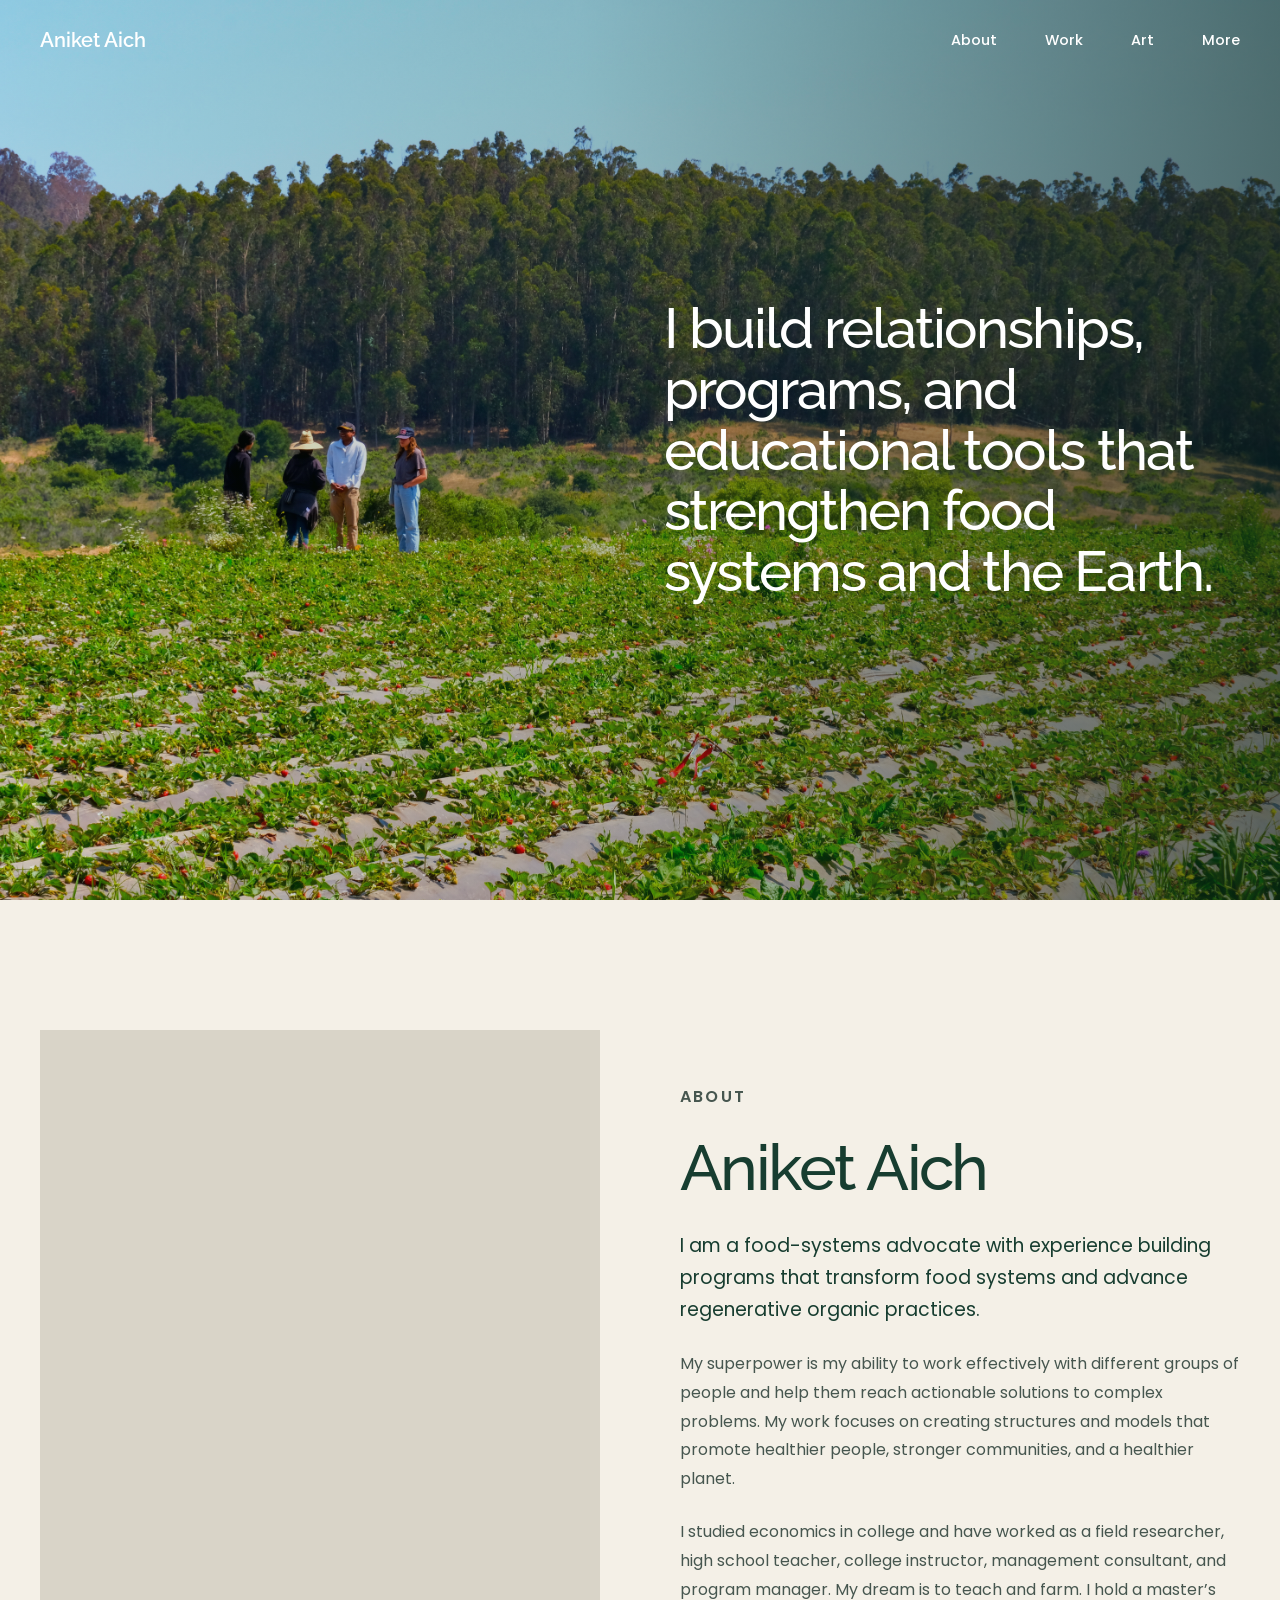
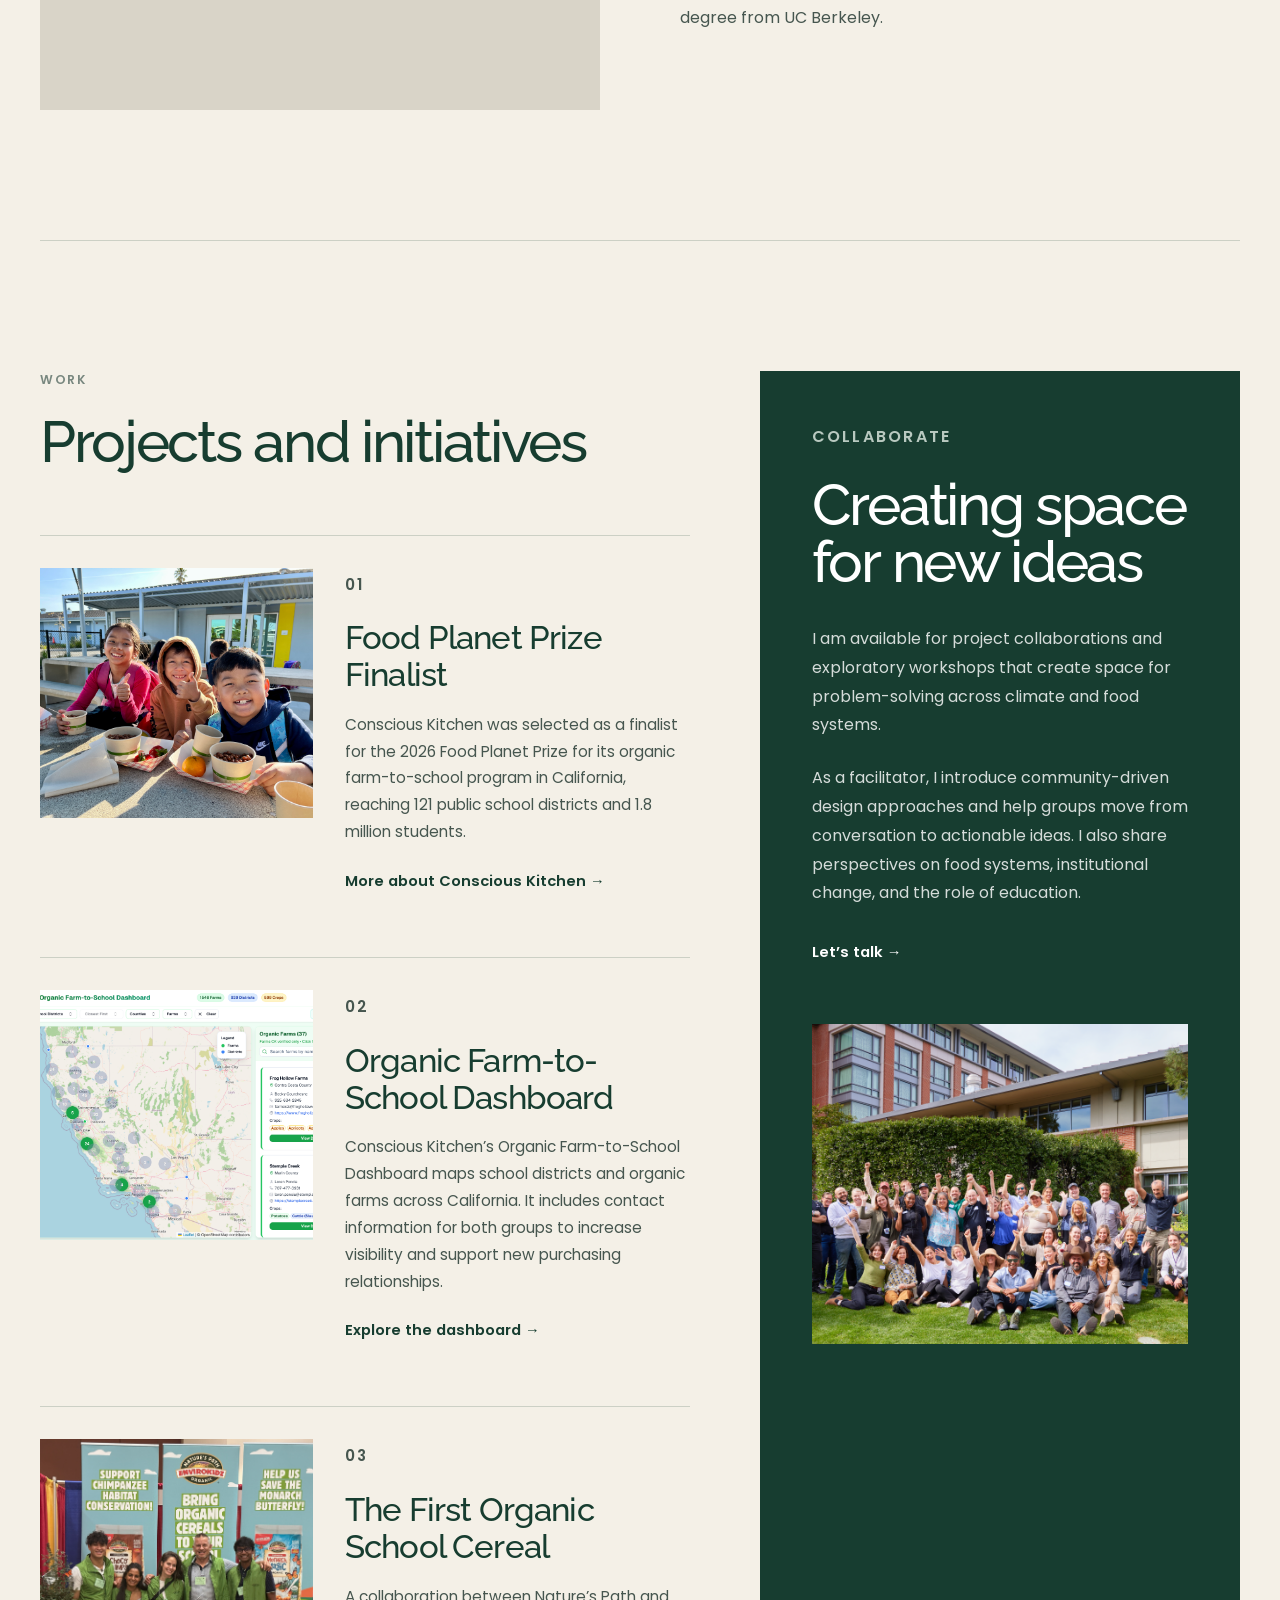
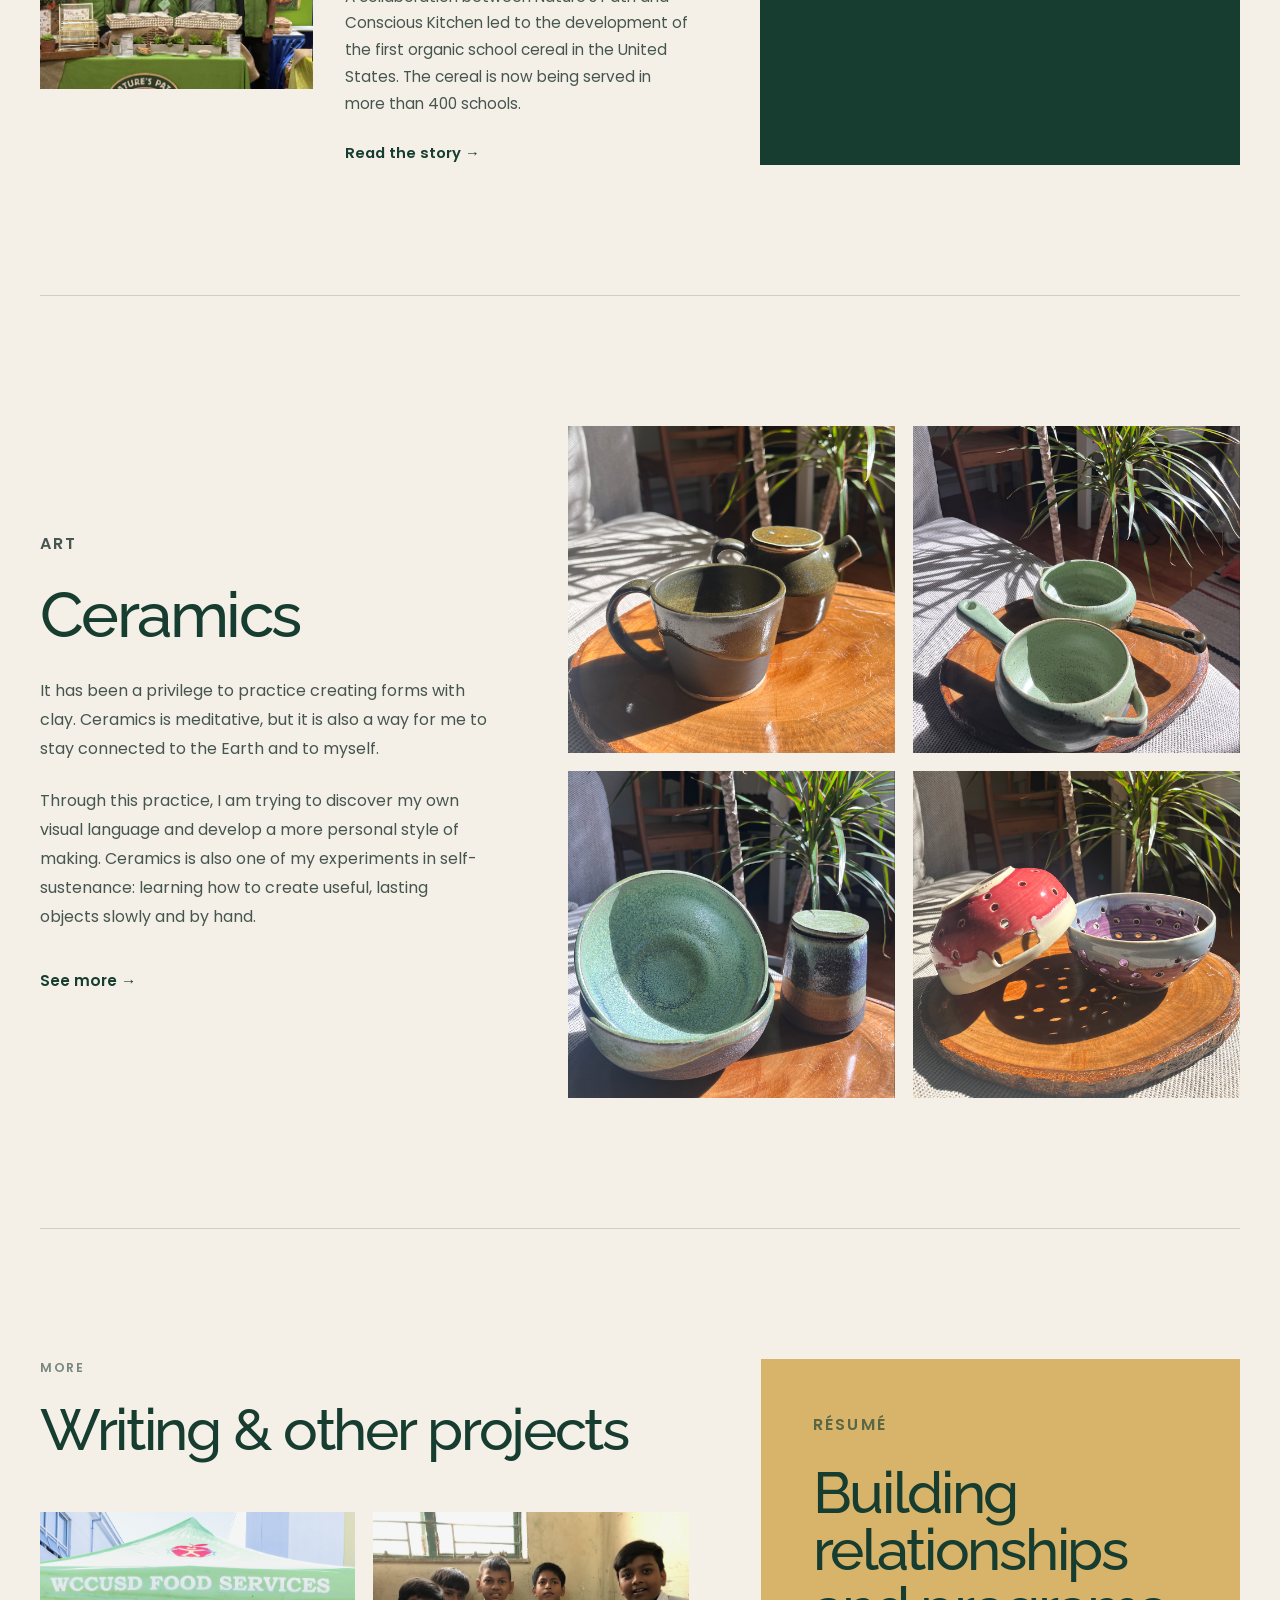
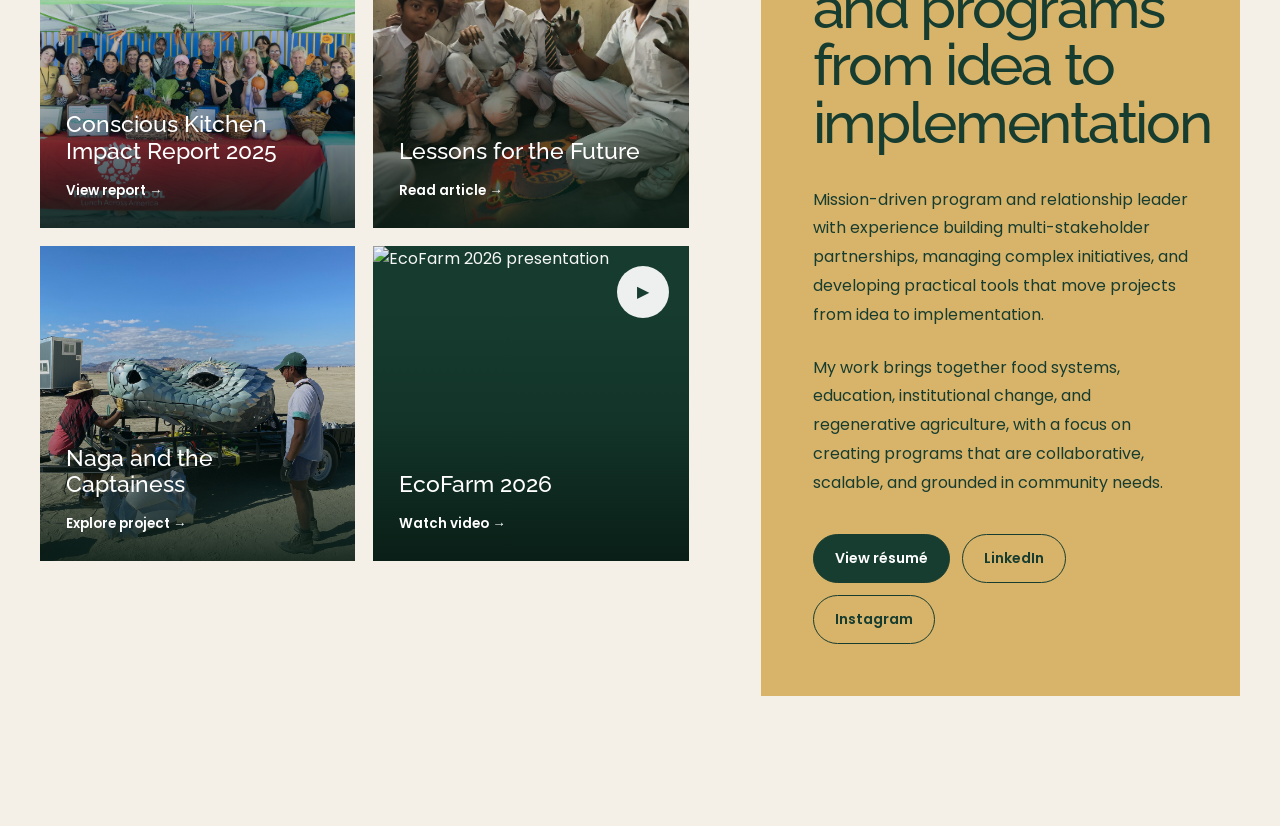
==== index.html @ 329be752 "Update index.html" ====
<!DOCTYPE html>
<html lang="en">

<head>
  <meta charset="UTF-8">

  <meta
    name="viewport"
    content="width=device-width, initial-scale=1.0"
  >

  <meta
    name="description"
    content="Aniket Aich — food systems advocate, program leader, educator, and facilitator."
  >

  <title>Aniket Aich</title>

  <link rel="stylesheet" href="style.css">
</head>

<body>

  <!-- HERO -->

  <header class="hero" id="home">

    <div class="hero-overlay"></div>

    <nav class="navigation" aria-label="Main navigation">

      <a class="logo" href="#home">
        Aniket Aich
      </a>

      <div class="nav-links">
        <a href="#about">About</a>
        <a href="#work">Work</a>
        <a href="#art">Art</a>
        <a href="#more">More</a>
      </div>

    </nav>

    <div class="hero-content">

      <h1>
        I build relationships, programs, and educational tools that strengthen
        food systems and the Earth.
      </h1>

    </div>

  </header>


  <!-- ABOUT -->

  <section class="about-section" id="about">

    <div class="about-media">

      <video
        class="about-video"
        autoplay
        muted
        loop
        playsinline
      >
        <source src="about-video.mp4" type="video/mp4">

        Your browser does not support the video tag.
      </video>

    </div>

    <div class="about-content">

      <p class="section-label">About</p>

      <h2>Aniket Aich</h2>

      <p class="about-intro">
        I am a food-systems advocate with experience building programs that
        transform food systems and advance regenerative organic practices.
      </p>

      <p>
        My superpower is my ability to work effectively with different groups
        of people and help them reach actionable solutions to complex problems.
        My work focuses on creating structures and models that promote
        healthier people, stronger communities, and a healthier planet.
      </p>

      <p>
        I studied economics in college and have worked as a field researcher,
        high school teacher, college instructor, management consultant, and
        program manager. My dream is to teach and farm. I hold a master’s
        degree from UC Berkeley.
      </p>

    </div>

  </section>


  <!-- WORK -->

  <section class="work-section" id="work">

    <div class="work-projects">

      <p class="section-label">Work</p>

      <h2>Projects and initiatives</h2>

      <article class="project-item">

        <div class="project-image">
  <img
      src="food-planet-prize.jpg"
      alt="Aniket Aich working with farmers and school food partners"
  >
</div>

        <div class="project-copy">

          <p class="project-number">01</p>

          <h3>Food Planet Prize Finalist</h3>

          <p>
            Conscious Kitchen was selected as a finalist for the 2026 Food
            Planet Prize for its organic farm-to-school program in California,
            reaching 121 public school districts and 1.8 million students.
          </p>

          <a
            href="https://foodplanetprize.org/initiatives/conscious-kitchen-if-you-give-a-kid-an-organic-locally-sourced-peach/"
            target="_blank"
            rel="noopener noreferrer"
          >
            More about Conscious Kitchen →
          </a>

        </div>

      </article>


      <article class="project-item">

       <div class="project-image">
  <img
    src="dashboard.jpg"
    alt="Conscious Kitchen Organic Farm-to-School Dashboard"
  >
</div>

        <div class="project-copy">

          <p class="project-number">02</p>

          <h3>Organic Farm-to-School Dashboard</h3>

          <p>
            Conscious Kitchen’s Organic Farm-to-School Dashboard maps school
            districts and organic farms across California. It includes contact
            information for both groups to increase visibility and support new
            purchasing relationships.
          </p>

          <a
            href="https://conscious-kitchen-dashboard.vercel.app/"
            target="_blank"
            rel="noopener noreferrer"
          >
            Explore the dashboard →
          </a>

        </div>

      </article>


      <article class="project-item">

      <div class="project-image">
  <img
    src="organic-cereal.jpg"
    alt="Nature's Path organic school cereal"
  >
</div>

        <div class="project-copy">

          <p class="project-number">03</p>

          <h3>The First Organic School Cereal</h3>

          <p>
            A collaboration between Nature’s Path and Conscious Kitchen led to
            the development of the first organic school cereal in the United
            States. The cereal is now being served in more than 400 schools.
          </p>

          <a
            href="https://naturespath.com/blogs/press-releases/natures-path-launches-first-school-breakfast-program-us"
            target="_blank"
            rel="noopener noreferrer"
          >
            Read the story →
          </a>

        </div>

      </article>

    </div>


    <aside class="collaboration-panel">

      <div class="collaboration-content">

        <p class="section-label">Collaborate</p>

        <h2>Creating space for new ideas</h2>

        <p>
          I am available for project collaborations and exploratory workshops
          that create space for problem-solving across climate and food
          systems.
        </p>

        <p>
          As a facilitator, I introduce community-driven design approaches and
          help groups move from conversation to actionable ideas. I also share
          perspectives on food systems, institutional change, and the role of
          education.
        </p>

        <a class="text-button" href="#contact">
          Let’s talk →
        </a>

      </div>

     <div class="collaboration-image">
  <img
    src="collaboration.jpg"
    alt="Aniket Aich facilitating a collaborative food-systems workshop"
  >
</div>

    </aside>

  </section>

<section class="art-section" id="art">

  <div class="art-content">

    <p class="section-label">Art</p>

    <h2>Ceramics</h2>

    <p>
      It has been a privilege to practice creating forms with clay. Ceramics
      is meditative, but it is also a way for me to stay connected to the
      Earth and to myself.
    </p>

    <p>
      Through this practice, I am trying to discover my own visual language
      and develop a more personal style of making. Ceramics is also one of my
      experiments in self-sustenance: learning how to create useful, lasting
      objects slowly and by hand.
    </p>

    <a class="art-button" href="ceramics.html">
      See more →
    </a>

  </div>

  <div class="ceramics-grid">

    <img
      src="ceramics-1.jpg"
      alt="Berry bowls"
    >

    <img
      src="ceramics-2.jpg"
      alt="Bowls and lidded form"
    >

    <img
      src="ceramics-3.jpg"
      alt="Glazed pottery"
    >

    <img
      src="ceramics-4.jpg"
      alt="Tea set"
    >

  </div>

</section>

<section class="more-section" id="more">

  <!-- LEFT SIDE: WRITING AND SIDE QUESTS -->

  <div class="side-quests-content">

    <p class="section-label">More</p>

    <h2>Writing & other projects</h2>

    <div class="side-quests-grid">

      <a
        class="side-quest-card"
        href="https://drive.google.com/file/d/1TUpDoASUgV-_LygPaENapIjjDGOtY8Ni/view?usp=sharing"
        target="_blank"
        rel="noopener noreferrer"
      >
        <img
          src="impact-report.jpg"
          alt="Conscious Kitchen Impact Report 2025"
        >

        <div class="side-quest-overlay">
          <h3>Conscious Kitchen Impact Report 2025</h3>
          <span>View report →</span>
        </div>
      </a>


      <a
        class="side-quest-card"
        href="https://www.thehindu.com/education/correlating-the-past-with-the-present-can-not-only-change-mindsets-and-attitudes-but-the-future-as-well/article35485870.ece"
        target="_blank"
        rel="noopener noreferrer"
      >
        <img
          src="lessons-future.jpg"
          alt="Lessons for the Future article"
        >

        <div class="side-quest-overlay">
          <h3>Lessons for the Future</h3>
          <span>Read article →</span>
        </div>
      </a>


      <a
        class="side-quest-card"
        href="https://www.nagaandthecaptainess.com/"
        target="_blank"
        rel="noopener noreferrer"
      >
        <img
          src="naga-captainess.jpg"
          alt="Naga and the Captainess"
        >

        <div class="side-quest-overlay">
          <h3>Naga and the Captainess</h3>
          <span>Explore project →</span>
        </div>
      </a>


      <a
        class="side-quest-card ecofarm-card"
        href="https://youtu.be/UTBWvPIGoN0?si=t3mVvphFkkLOS23kN"
        target="_blank"
        rel="noopener noreferrer"
      >
        <img
          src="https://img.youtube.com/vi/UTBWvPIGoN0/hqdefault.jpg"
          alt="EcoFarm 2026 presentation"
        >

        <span class="ecofarm-play-button" aria-hidden="true">
          ▶
        </span>

        <div class="side-quest-overlay">
          <h3>EcoFarm 2026</h3>
          <span>Watch video →</span>
        </div>
      </a>

    </div>

  </div>


  <!-- RIGHT SIDE: RESUME -->

  <aside class="resume-panel">

    <p class="section-label">Résumé</p>

    <h2>Building relationships and programs from idea to implementation</h2>

    <p>
      Mission-driven program and relationship leader with experience building
      multi-stakeholder partnerships, managing complex initiatives, and
      developing practical tools that move projects from idea to
      implementation.
    </p>

    <p>
      My work brings together food systems, education, institutional change,
      and regenerative agriculture, with a focus on creating programs that are
      collaborative, scalable, and grounded in community needs.
    </p>

    <div class="resume-buttons">

      <a
        class="resume-button primary-resume-button"
        href="https://drive.google.com/file/d/1BKKUOol7xgSVK6H8ka8PK2eUn5AgWhOd/view?usp=sharing"
        target="_blank"
        rel="noopener noreferrer"
      >
        View résumé
      </a>

      <a
        class="resume-button secondary-resume-button"
        href="https://www.linkedin.com/in/aniket-aich-89667515a/"
        target="_blank"
        rel="noopener noreferrer"
      >
        LinkedIn
      </a>

      <a
        class="resume-button secondary-resume-button"
        href="https://www.instagram.com/_ankt7/L"
        target="_blank"
        rel="noopener noreferrer"
      >
        Instagram
      </a>

    </div>

  </aside>

</section>
  
</body>

</html>
---- style.css ----
@import url("https://fonts.googleapis.com/css2?family=Poppins:wght@400;500;600&family=Raleway:wght@400;500;600&display=swap");

* {
  box-sizing: border-box;
}

html,
body {
  margin: 0;
  padding: 0;
}

html {
  scroll-behavior: smooth;
}

body {
  font-family: "Poppins", sans-serif;
  background: #f4f0e7;
  color: #173d30;
}

/* HERO */

.hero {
  position: relative;
  min-height: 100vh;
  background-image: url("hero.jpg");
  background-size: cover;
  background-position: center;
  background-repeat: no-repeat;
  color: white;
  overflow: hidden;
}

.hero-overlay {
  position: absolute;
  inset: 0;
  z-index: 1;
  background:
    linear-gradient(
      90deg,
      rgba(10, 31, 24, 0.12) 0%,
      rgba(10, 31, 24, 0.25) 45%,
      rgba(10, 31, 24, 0.62) 100%
    );
}

/* NAVIGATION */

.navigation {
  position: relative;
  z-index: 3;
  display: flex;
  align-items: center;
  justify-content: space-between;
  width: min(1400px, calc(100% - 80px));
  margin: 0 auto;
  padding: 28px 0;
}

.logo {
  font-family: "Raleway", sans-serif;
  font-size: 1.25rem;
  font-weight: 600;
  color: white;
  text-decoration: none;
}

.nav-links {
  display: flex;
  align-items: center;
  gap: 48px;
}

.nav-links a {
  font-size: 0.9rem;
  font-weight: 500;
  color: white;
  text-decoration: none;
  transition: opacity 0.2s ease;
}

.nav-links a:hover {
  opacity: 0.65;
}

/* HERO TEXT */

.hero-content {
  position: relative;
  z-index: 2;
  display: flex;
  justify-content: flex-end;
  align-items: center;
  min-height: calc(100vh - 90px);
  width: min(1400px, calc(100% - 80px));
  margin: 0 auto;
  padding: 20px 0 90px;
}

.hero h1 {
  width: min(640px, 48%);
  margin: 0;
  font-family: "Raleway", sans-serif;
  font-size: clamp(2.7rem, 4.4vw, 5rem);
  font-weight: 500;
  line-height: 1.08;
  letter-spacing: -0.035em;
}

/* ABOUT */

.about-section {
  display: grid;
  grid-template-columns: minmax(0, 1.05fr) minmax(0, 0.95fr);
  gap: 80px;
  align-items: center;
  width: min(1400px, calc(100% - 80px));
  margin: 0 auto;
  padding: 140px 0;
}

.about-media {
  position: relative;
  min-height: 680px;
  overflow: hidden;
  background: #d9d4c8;
}

.about-video {
  display: block;
  width: 100%;
  height: 100%;
  min-height: 680px;
  object-fit: cover;
}

.about-content {
  max-width: 600px;
}

.section-label {
  margin: 0 0 26px;
  color: #7b897f;
  font-size: 0.78rem;
  font-weight: 600;
  letter-spacing: 0.14em;
  text-transform: uppercase;
}

.about-content h2 {
  margin: 0 0 30px;
  font-family: "Raleway", sans-serif;
  font-size: clamp(3rem, 5vw, 5.6rem);
  font-weight: 500;
  line-height: 0.98;
  letter-spacing: -0.04em;
}

.about-content p {
  margin: 0 0 24px;
  color: #46564f;
  font-size: 1rem;
  line-height: 1.85;
}

.about-content .about-intro {
  color: #173d30;
  font-size: 1.18rem;
  line-height: 1.7;
}
/* WORK SECTION */

.work-section {
  display: grid;
  grid-template-columns: minmax(0, 1.15fr) minmax(340px, 0.85fr);
  gap: 80px;

  width: min(1400px, calc(100% - 80px));
  margin: 0 auto;
  padding: 140px 0;
  border-top: 1px solid rgba(23, 61, 48, 0.15);
}

.work-projects > h2,
.collaboration-panel h2 {
  margin: 0;
  font-family: "Raleway", sans-serif;
  font-size: clamp(2.8rem, 4.8vw, 5.2rem);
  font-weight: 500;
  line-height: 1;
  letter-spacing: -0.04em;
}

.project-item {
  display: grid;
  grid-template-columns: minmax(230px, 0.9fr) minmax(0, 1.1fr);
  gap: 34px;
  align-items: start;

  margin-top: 72px;
  padding-top: 34px;
  border-top: 1px solid rgba(23, 61, 48, 0.18);
}

.project-image-placeholder {
  display: flex;
  align-items: center;
  justify-content: center;

  min-height: 260px;
  padding: 30px;

  background: #d9d4c8;
  color: #64736c;
  text-align: center;
}

.project-copy {
  padding-top: 4px;
}

.project-number {
  margin: 0 0 20px;
  color: #829087;
  font-size: 0.8rem;
  font-weight: 600;
  letter-spacing: 0.12em;
}

.project-copy h3 {
  margin: 0 0 20px;
  font-family: "Raleway", sans-serif;
  font-size: clamp(1.8rem, 3vw, 3rem);
  font-weight: 500;
  line-height: 1.1;
  letter-spacing: -0.025em;
}

.project-copy p {
  margin: 0 0 24px;
  color: #46564f;
  font-size: 0.98rem;
  line-height: 1.8;
}

.project-copy a,
.text-button {
  color: #173d30;
  font-size: 0.95rem;
  font-weight: 600;
  text-decoration: none;
}

.project-copy a:hover,
.text-button:hover {
  opacity: 0.65;
}

.collaboration-panel {
  position: relative;
  align-self: start;

  min-height: 100%;
  padding: 54px;

  background: #173d30;
  color: white;
}

.collaboration-panel .section-label {
  color: #b8c8bf;
}

.collaboration-content {
  position: static;
}


.collaboration-panel h2 {
  margin-bottom: 34px;
}

.collaboration-panel p {
  margin: 0 0 24px;
  color: rgba(255, 255, 255, 0.82);
  font-size: 1rem;
  line-height: 1.8;
}

.collaboration-panel .text-button {
  display: inline-block;
  margin-top: 12px;
  color: white;
}

.collaboration-image-placeholder {
  display: flex;
  align-items: center;
  justify-content: center;

  min-height: 340px;
  margin-top: 70px;
  padding: 30px;

  background: rgba(255, 255, 255, 0.1);
  color: rgba(255, 255, 255, 0.65);
  text-align: center;
}

/* ART SECTION */

.art-section {
  display: grid;
  grid-template-columns: minmax(0, 0.8fr) minmax(0, 1.2fr);
  gap: 80px;
  align-items: center;

  width: min(1400px, calc(100% - 80px));
  margin: 0 auto;
  padding: 130px 0;

  border-top: 1px solid rgba(23, 61, 48, 0.18);
}

.art-content {
  max-width: 560px;
}

.art-content h2 {
  margin: 0 0 30px;

  font-family: "Raleway", sans-serif;
  font-size: clamp(3rem, 5vw, 5.4rem);
  font-weight: 500;
  line-height: 1;
  letter-spacing: -0.04em;
}

.art-content p {
  margin: 0 0 24px;

  color: #46564f;
  font-size: 1rem;
  line-height: 1.8;
}

.art-button {
  display: inline-block;
  margin-top: 14px;

  color: #173d30;
  font-size: 0.95rem;
  font-weight: 600;
  text-decoration: none;
}

.art-button:hover {
  opacity: 0.65;
}

.ceramics-grid {
  display: grid;
  grid-template-columns: repeat(2, 1fr);
  gap: 18px;
}

.ceramics-grid img {
  display: block;

  width: 100%;
  aspect-ratio: 1 / 1;

  object-fit: cover;
}

/* TABLET */

@media (max-width: 1000px) {
    .work-section {
    grid-template-columns: 1fr;
    gap: 64px;
    width: calc(100% - 48px);
    padding: 100px 0;
    }

        .art-section {
    grid-template-columns: 1fr;
    gap: 52px;
    width: calc(100% - 48px);
    padding: 100px 0;
  }

  .art-content {
    max-width: 760px;
  }
  

  .collaboration-panel {
    padding: 48px;
  }

  .collaboration-content {
    position: static;
  }
  .navigation,
  .hero-content {
    width: calc(100% - 48px);
  }

  .nav-links {
    gap: 26px;
  }

  .hero h1 {
    width: min(600px, 58%);
    font-size: clamp(2.5rem, 5.5vw, 4.2rem);
  }

  .about-section {
    grid-template-columns: 1fr;
    gap: 52px;
    width: calc(100% - 48px);
    padding: 100px 0;
  }

  .about-media,
  .about-video {
    min-height: 560px;
  }

  .about-content {
    max-width: 760px;
  }
}

/* MOBILE */

@media (max-width: 760px) {
    .work-section {
    width: calc(100% - 32px);
    gap: 48px;
    padding: 76px 0;
  }
  .art-section {
    width: calc(100% - 32px);
    gap: 38px;
    padding: 72px 0;
  }

  .ceramics-grid {
    gap: 10px;
  }

  .art-content h2 {
    font-size: clamp(2.8rem, 12vw, 4rem);
  }
  
  .project-item {
    grid-template-columns: 1fr;
    gap: 26px;
    margin-top: 54px;
  }

  .project-image-placeholder {
    min-height: 230px;
  }

  .collaboration-panel {
    padding: 34px 24px;
  }

  .collaboration-image-placeholder {
    min-height: 260px;
    margin-top: 48px;
  }
  .hero {
    background-position: center;
  }

  .navigation {
    width: calc(100% - 32px);
    padding: 20px 0;
  }

  .nav-links {
    gap: 16px;
  }

  .nav-links a {
    font-size: 0.76rem;
  }

  .hero-content {
    align-items: flex-end;
    justify-content: flex-start;
    width: calc(100% - 32px);
    min-height: calc(100vh - 75px);
    padding: 30px 0 60px;
  }

  .hero h1 {
    width: 100%;
    max-width: 520px;
    font-size: clamp(2.2rem, 9vw, 3.6rem);
  }

  .hero-overlay {
    background:
      linear-gradient(
        180deg,
        rgba(10, 31, 24, 0.12) 0%,
        rgba(10, 31, 24, 0.25) 45%,
        rgba(10, 31, 24, 0.72) 100%
      );
  }

  .about-section {
    width: calc(100% - 32px);
    gap: 40px;
    padding: 76px 0;
  }

  .about-media,
  .about-video {
    min-height: 440px;
  }

  .about-content h2 {
    font-size: clamp(2.8rem, 13vw, 4.2rem);
  }

  .about-content p {
    font-size: 0.96rem;
    line-height: 1.75;
  }

  .about-content .about-intro {
    font-size: 1.08rem;
  }
}
/* ABOUT SECTION */

.about-section {
  display: grid;
  grid-template-columns: 1fr 1fr;
  gap: 80px;
  align-items: center;
  width: min(1400px, calc(100% - 80px));
  margin: 0 auto;
  padding: 130px 0;
}

.about-media {
  width: 100%;
  min-height: 650px;
  overflow: hidden;
  background: #d9d4c8;
}

.about-video {
  display: block;
  width: 100%;
  height: 650px;
  object-fit: cover;
}

.about-content {
  max-width: 600px;
}

.section-label {
  margin: 0 0 24px;
  color: #78877f;
  font-size: 0.78rem;
  font-weight: 600;
  letter-spacing: 0.14em;
  text-transform: uppercase;
}

.about-content h2 {
  margin: 0 0 30px;
  font-family: "Raleway", sans-serif;
  font-size: clamp(3rem, 5vw, 5.5rem);
  font-weight: 500;
  line-height: 1;
  letter-spacing: -0.04em;
}

.about-content p {
  margin: 0 0 24px;
  color: #46564f;
  font-size: 1rem;
  line-height: 1.8;
}

.about-content .about-intro {
  color: #173d30;
  font-size: 1.18rem;
  line-height: 1.7;
}


/* WORK SECTION */

.work-section {
  display: grid;
  grid-template-columns: minmax(0, 1.15fr) minmax(360px, 0.85fr);
  gap: 70px;
  align-items: start;
  width: min(1400px, calc(100% - 80px));
  margin: 0 auto;
  padding: 130px 0;
  border-top: 1px solid rgba(23, 61, 48, 0.18);
}

.work-projects {
  min-width: 0;
}

.work-projects > h2,
.collaboration-panel h2 {
  margin: 0;
  font-family: "Raleway", sans-serif;
  font-size: clamp(2.8rem, 4.5vw, 5rem);
  font-weight: 500;
  line-height: 1;
  letter-spacing: -0.04em;
}

.project-item {
  display: grid;
  grid-template-columns: minmax(220px, 42%) minmax(0, 58%);
  gap: 32px;
  align-items: start;
  margin-top: 64px;
  padding-top: 32px;
  border-top: 1px solid rgba(23, 61, 48, 0.18);
}

.project-image-placeholder {
  display: flex;
  align-items: center;
  justify-content: center;
  min-height: 250px;
  padding: 30px;
  background: #d9d4c8;
  color: #67756e;
  text-align: center;
}

.project-number {
  margin: 0 0 18px;
  color: #819087;
  font-size: 0.78rem;
  font-weight: 600;
  letter-spacing: 0.12em;
}

.project-copy h3 {
  margin: 0 0 18px;
  font-family: "Raleway", sans-serif;
  font-size: clamp(1.8rem, 2.6vw, 2.8rem);
  font-weight: 500;
  line-height: 1.1;
  letter-spacing: -0.025em;
}

.project-copy p {
  margin: 0 0 22px;
  color: #46564f;
  font-size: 0.96rem;
  line-height: 1.75;
}

.project-copy a,
.text-button {
  color: #173d30;
  font-size: 0.92rem;
  font-weight: 600;
  text-decoration: none;
}

.project-copy a:hover,
.text-button:hover {
  opacity: 0.65;
}


/* COLLABORATION SIDE */

.collaboration-panel {
  padding: 52px;
  background: #173d30;
  color: white;
}

.collaboration-panel .section-label {
  color: #b9c9c0;
}

.collaboration-panel h2 {
  margin-bottom: 34px;
}

.collaboration-panel p {
  margin: 0 0 24px;
  color: rgba(255, 255, 255, 0.82);
  font-size: 1rem;
  line-height: 1.8;
}

.collaboration-panel .text-button {
  display: inline-block;
  margin-top: 10px;
  color: white;
}

.collaboration-image-placeholder {
  display: flex;
  align-items: center;
  justify-content: center;
  min-height: 320px;
  margin-top: 60px;
  padding: 30px;
  background: rgba(255, 255, 255, 0.1);
  color: rgba(255, 255, 255, 0.65);
  text-align: center;
}

/* MORE SECTION */

.more-section {
  display: grid;
  grid-template-columns: minmax(0, 1.2fr) minmax(360px, 0.8fr);
  gap: 80px;
  align-items: start;

  width: min(1400px, calc(100% - 80px));
  margin: 0 auto;
  padding: 130px 0;

  border-top: 1px solid rgba(23, 61, 48, 0.18);
}

.side-quests-content > h2,
.resume-panel h2 {
  margin: 0;

  font-family: "Raleway", sans-serif;
  font-size: clamp(2.8rem, 4.5vw, 5rem);
  font-weight: 500;
  line-height: 1;
  letter-spacing: -0.04em;
}

.side-quests-grid {
  display: grid;
  grid-template-columns: repeat(2, minmax(0, 1fr));
  gap: 20px;
  margin-top: 56px;
}

/* SIDE QUEST CARDS */

.side-quest-card {
  position: relative;
  display: block;
  aspect-ratio: 1 / 1;
  overflow: hidden;
  background: #173d30;
  color: white;
  text-decoration: none;
}

.side-quest-card > img {
  display: block;
  width: 100%;
  height: 100%;
  object-fit: cover;
  transition: transform 0.5s ease;
}

.side-quest-card::after {
  content: "";
  position: absolute;
  inset: 0;
  z-index: 1;

  background:
    linear-gradient(
      180deg,
      rgba(8, 27, 20, 0.05) 20%,
      rgba(8, 27, 20, 0.28) 55%,
      rgba(8, 27, 20, 0.88) 100%
    );
}

.side-quest-card:hover > img {
  transform: scale(1.035);
}

.side-quest-overlay {
  position: absolute;
  right: 0;
  bottom: 0;
  left: 0;
  z-index: 2;
  padding: 28px;
}

.side-quest-overlay p {
  margin: 0 0 10px;
  color: rgba(255, 255, 255, 0.72);
  font-size: 0.7rem;
  font-weight: 600;
  letter-spacing: 0.12em;
  text-transform: uppercase;
}

.side-quest-overlay h3 {
  margin: 0 0 18px;
  color: white;
  font-family: "Raleway", sans-serif;
  font-size: clamp(1.3rem, 2vw, 1.8rem);
  font-weight: 500;
  line-height: 1.15;
}

.side-quest-overlay span {
  color: white;
  font-size: 0.84rem;
  font-weight: 600;
}

/* ECOFARM PLAY BUTTON */



/* RESUME PANEL */

.resume-panel {
  align-self: start;
  padding: 52px;
  background: #d8b36a;
  color: #173d30;
}

.resume-panel .section-label {
  color: rgba(23, 61, 48, 0.66);
}

.resume-panel h2 {
  margin-bottom: 34px;
}

.resume-panel p {
  margin: 0 0 24px;
  font-size: 1rem;
  line-height: 1.8;
}

.resume-buttons {
  display: flex;
  flex-wrap: wrap;
  gap: 12px;
  margin-top: 38px;
}

.resume-button {
  display: inline-block;
  padding: 13px 22px;
  border: 1px solid #173d30;
  border-radius: 999px;

  font-size: 0.9rem;
  font-weight: 600;
  text-decoration: none;
}

.primary-resume-button {
  background: #173d30;
  color: white;
}

.secondary-resume-button {
  color: #173d30;
}

/* ABOUT + WORK TABLET */

@media (max-width: 1000px) {
  .about-section {
    grid-template-columns: 1fr;
    gap: 50px;
    width: calc(100% - 48px);
    padding: 100px 0;
  }
.more-section {
    grid-template-columns: 1fr;
    gap: 60px;
    width: calc(100% - 48px);
    padding: 100px 0;
  }
  .about-media,
  .about-video {
    min-height: 540px;
    height: 540px;
  }

  .work-section {
    grid-template-columns: 1fr;
    gap: 60px;
    width: calc(100% - 48px);
    padding: 100px 0;
  }
}


/* ABOUT + WORK MOBILE */

@media (max-width: 760px) {
  .about-section {
    width: calc(100% - 32px);
    gap: 38px;
    padding: 72px 0;
  }
  .side-quest-overlay {
    padding: 18px;
  }

  .side-quest-overlay h3 {
    margin-bottom: 12px;
    font-size: 1.1rem;
  }

  .side-quest-overlay p {
    font-size: 0.62rem;
  }

  .side-quest-overlay span {
    font-size: 0.76rem;
  }

  .play-button {
    top: 14px;
    right: 14px;
    width: 42px;
    height: 42px;
  }
  .more-section {
    width: calc(100% - 32px);
    gap: 44px;
    padding: 72px 0;
  }

  .side-quests-grid {
    gap: 10px;
    margin-top: 42px;
  }

  .side-quest-card-copy {
    padding: 18px;
  }

  .side-quest-card h3 {
    font-size: 1.15rem;
  }

  .resume-panel {
    padding: 36px 24px;
  }

  .resume-buttons {
    flex-direction: column;
    align-items: flex-start;
  }
  
  .about-media,
  .about-video {
    min-height: 430px;
    height: 430px;
  }

  .about-content h2 {
    font-size: clamp(2.8rem, 12vw, 4rem);
  }

  .work-section {
    width: calc(100% - 32px);
    gap: 44px;
    padding: 72px 0;
  }

  .project-item {
    grid-template-columns: 1fr;
    gap: 24px;
    margin-top: 50px;
  }

  .project-image-placeholder {
    min-height: 230px;
  }

  .collaboration-panel {
    padding: 34px 24px;
  }

  .collaboration-image-placeholder {
    min-height: 250px;
    margin-top: 44px;
  }
}
/* PROJECT IMAGES */

.project-image {
  width: 100%;
  min-height: 250px;
  overflow: hidden;
  background: #d9d4c8;
}

.project-image img {
  display: block;
  width: 100%;
  height: 250px;
  object-fit: cover;
}

.project-item:hover .project-image img {
  transform: none;
}

/* COLLABORATION IMAGE */

.collaboration-image {
  width: 100%;
  height: 320px;
  margin-top: 60px;
  overflow: hidden;
  background: rgba(255, 255, 255, 0.1);
}

.collaboration-image img {
  display: block;
  width: 100%;
  height: 100%;
  object-fit: cover;
}

/* MOBILE IMAGE SIZES */

@media (max-width: 760px) {
  .project-image,
  .project-image img {
    min-height: 230px;
    height: 230px;
  }

  .collaboration-image {
    height: 260px;
    margin-top: 44px;
  }
}
/* MORE SECTION */

.more-section {
  display: grid;
  grid-template-columns: minmax(0, 1.15fr) minmax(380px, 0.85fr);
  gap: 72px;
  align-items: start;

  width: min(1400px, calc(100% - 80px));
  margin: 0 auto;
  padding: 130px 0;

  border-top: 1px solid rgba(23, 61, 48, 0.18);
}

.side-quests-content {
  min-width: 0;
}

.side-quests-content > h2,
.resume-panel h2 {
  margin: 0;

  font-family: "Raleway", sans-serif;
  font-size: clamp(2.8rem, 4.5vw, 5rem);
  font-weight: 500;
  line-height: 1;
  letter-spacing: -0.04em;
}


/* FOUR-SQUARE GRID */

.side-quests-grid {
  display: grid;
  grid-template-columns: repeat(2, minmax(0, 1fr));
  gap: 18px;
  width: 100%;
  margin-top: 54px;
}

.side-quest-card {
  position: relative;
  display: block;
  width: 100%;
  aspect-ratio: 1 / 1;

  overflow: hidden;
  background: #173d30;
  color: white;
  text-decoration: none;
}

.side-quest-card > img {
  display: block;
  width: 100%;
  height: 100%;
  object-fit: cover;
}

.side-quest-card::after {
  content: "";
  position: absolute;
  inset: 0;
  z-index: 1;

  background: linear-gradient(
    180deg,
    rgba(8, 27, 20, 0.04) 20%,
    rgba(8, 27, 20, 0.25) 55%,
    rgba(8, 27, 20, 0.9) 100%
  );
}

.side-quest-overlay {
  position: absolute;
  right: 0;
  bottom: 0;
  left: 0;
  z-index: 2;

  padding: 26px;
}

.side-quest-overlay h3 {
  margin: 0 0 12px;

  color: white;
  font-family: "Raleway", sans-serif;
  font-size: clamp(1.25rem, 1.8vw, 1.75rem);
  font-weight: 500;
  line-height: 1.16;
}

.side-quest-overlay span {
  color: white;
  font-size: 0.84rem;
  font-weight: 600;
}


/* ECOFARM PLAY BUTTON — ONLY INSIDE ECOFARM CARD */

.ecofarm-play-button {
  position: absolute;
  top: 20px;
  right: 20px;
  z-index: 3;

  display: flex;
  align-items: center;
  justify-content: center;

  width: 52px;
  height: 52px;

  border-radius: 50%;
  background: rgba(255, 255, 255, 0.92);
  color: #173d30;

  font-size: 1rem;
}


/* RESUME PANEL */

.resume-panel {
  align-self: start;
  min-width: 0;
  padding: 52px;

  background: #d8b36a;
  color: #173d30;
}

.resume-panel .section-label {
  color: rgba(23, 61, 48, 0.65);
}

.resume-panel h2 {
  margin-bottom: 34px;
}

.resume-panel p {
  margin: 0 0 24px;
  font-size: 1rem;
  line-height: 1.8;
}

.resume-buttons {
  display: flex;
  flex-wrap: wrap;
  gap: 12px;
  margin-top: 36px;
}

.resume-button {
  display: inline-block;
  padding: 13px 21px;

  border: 1px solid #173d30;
  border-radius: 999px;

  font-size: 0.88rem;
  font-weight: 600;
  text-decoration: none;
}

.primary-resume-button {
  background: #173d30;
  color: white;
}

.secondary-resume-button {
  color: #173d30;
}


/* MORE SECTION — TABLET */

@media (max-width: 1000px) {
  .more-section {
    grid-template-columns: 1fr;
    gap: 60px;

    width: calc(100% - 48px);
    padding: 100px 0;
  }

  .resume-panel {
    width: 100%;
  }
}


/* MORE SECTION — MOBILE */

@media (max-width: 760px) {
  .more-section {
    width: calc(100% - 32px);
    gap: 44px;
    padding: 72px 0;
  }

  .side-quests-grid {
    gap: 10px;
    margin-top: 40px;
  }

  .side-quest-overlay {
    padding: 16px;
  }

  .side-quest-overlay h3 {
    margin-bottom: 8px;
    font-size: 1rem;
  }

  .side-quest-overlay span {
    font-size: 0.72rem;
  }

  .ecofarm-play-button {
    top: 12px;
    right: 12px;
    width: 40px;
    height: 40px;
    font-size: 0.8rem;
  }

  .resume-panel {
    padding: 36px 24px;
  }
}
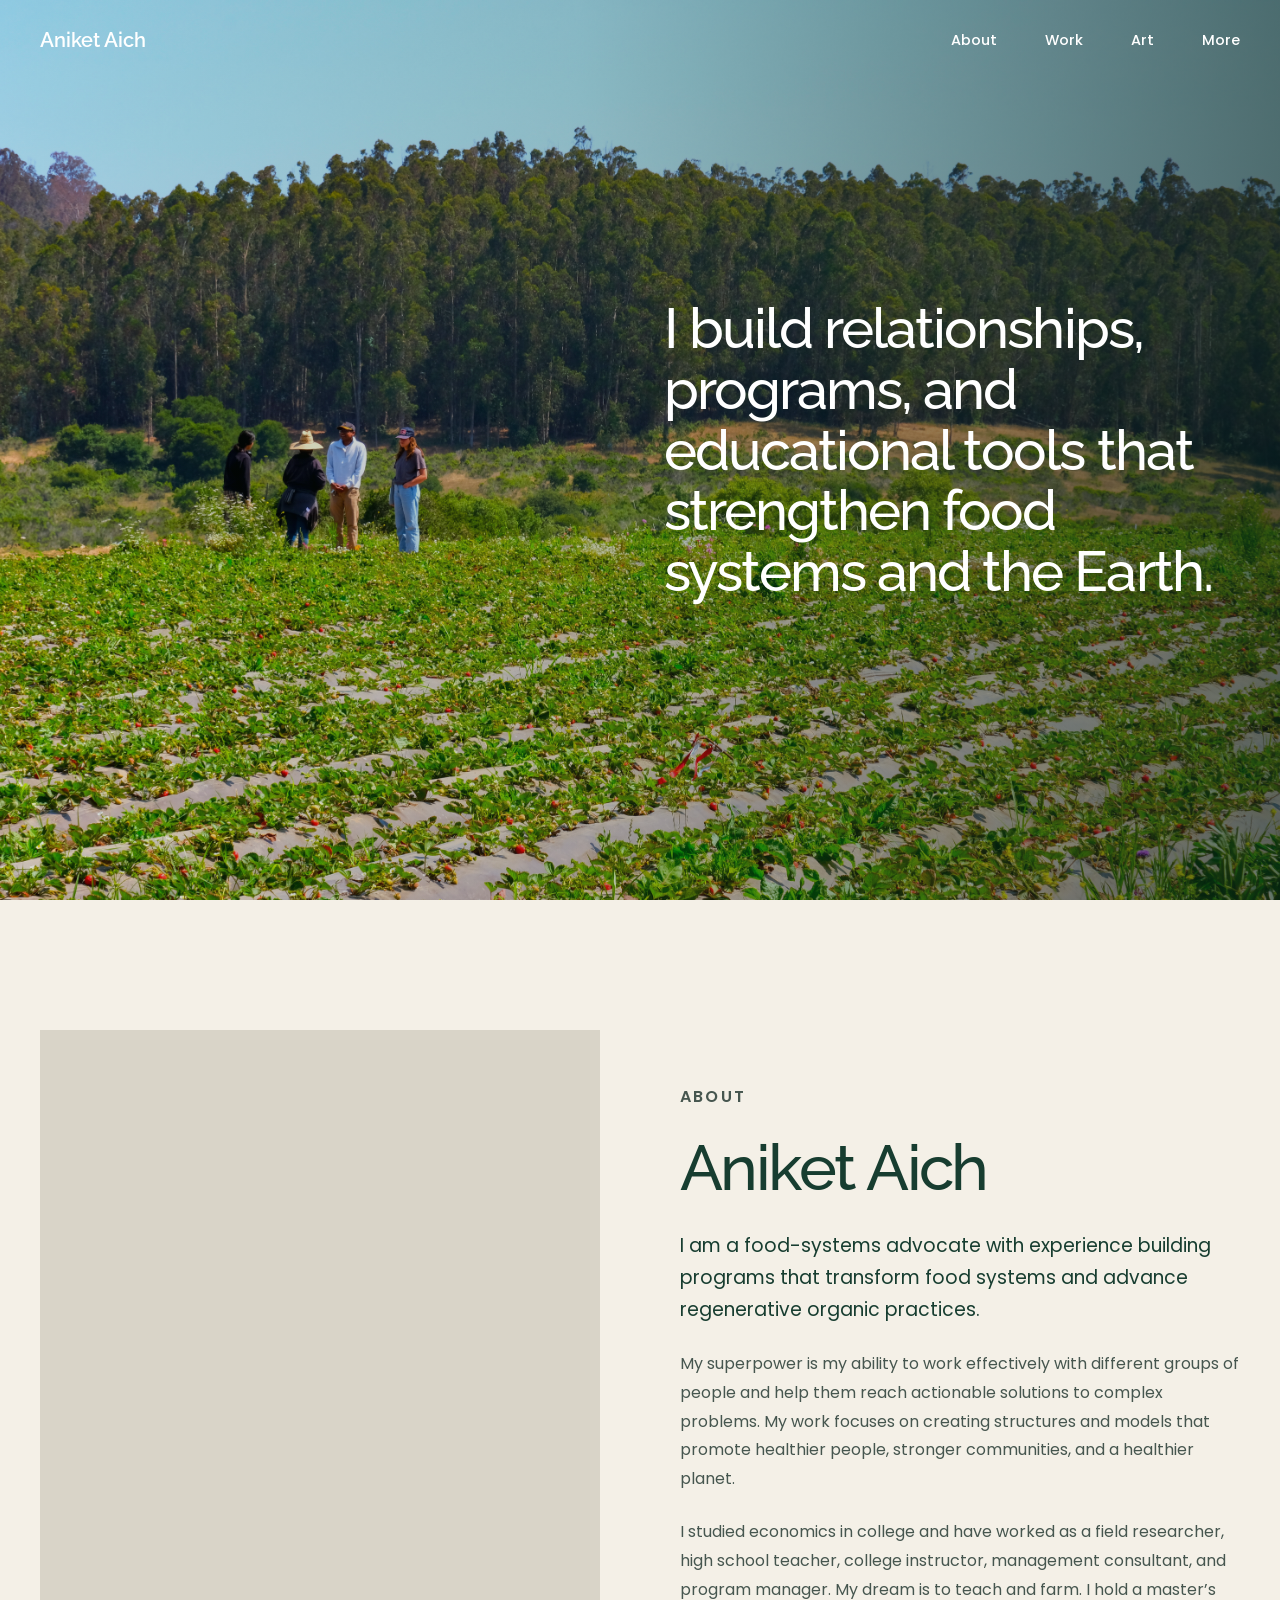
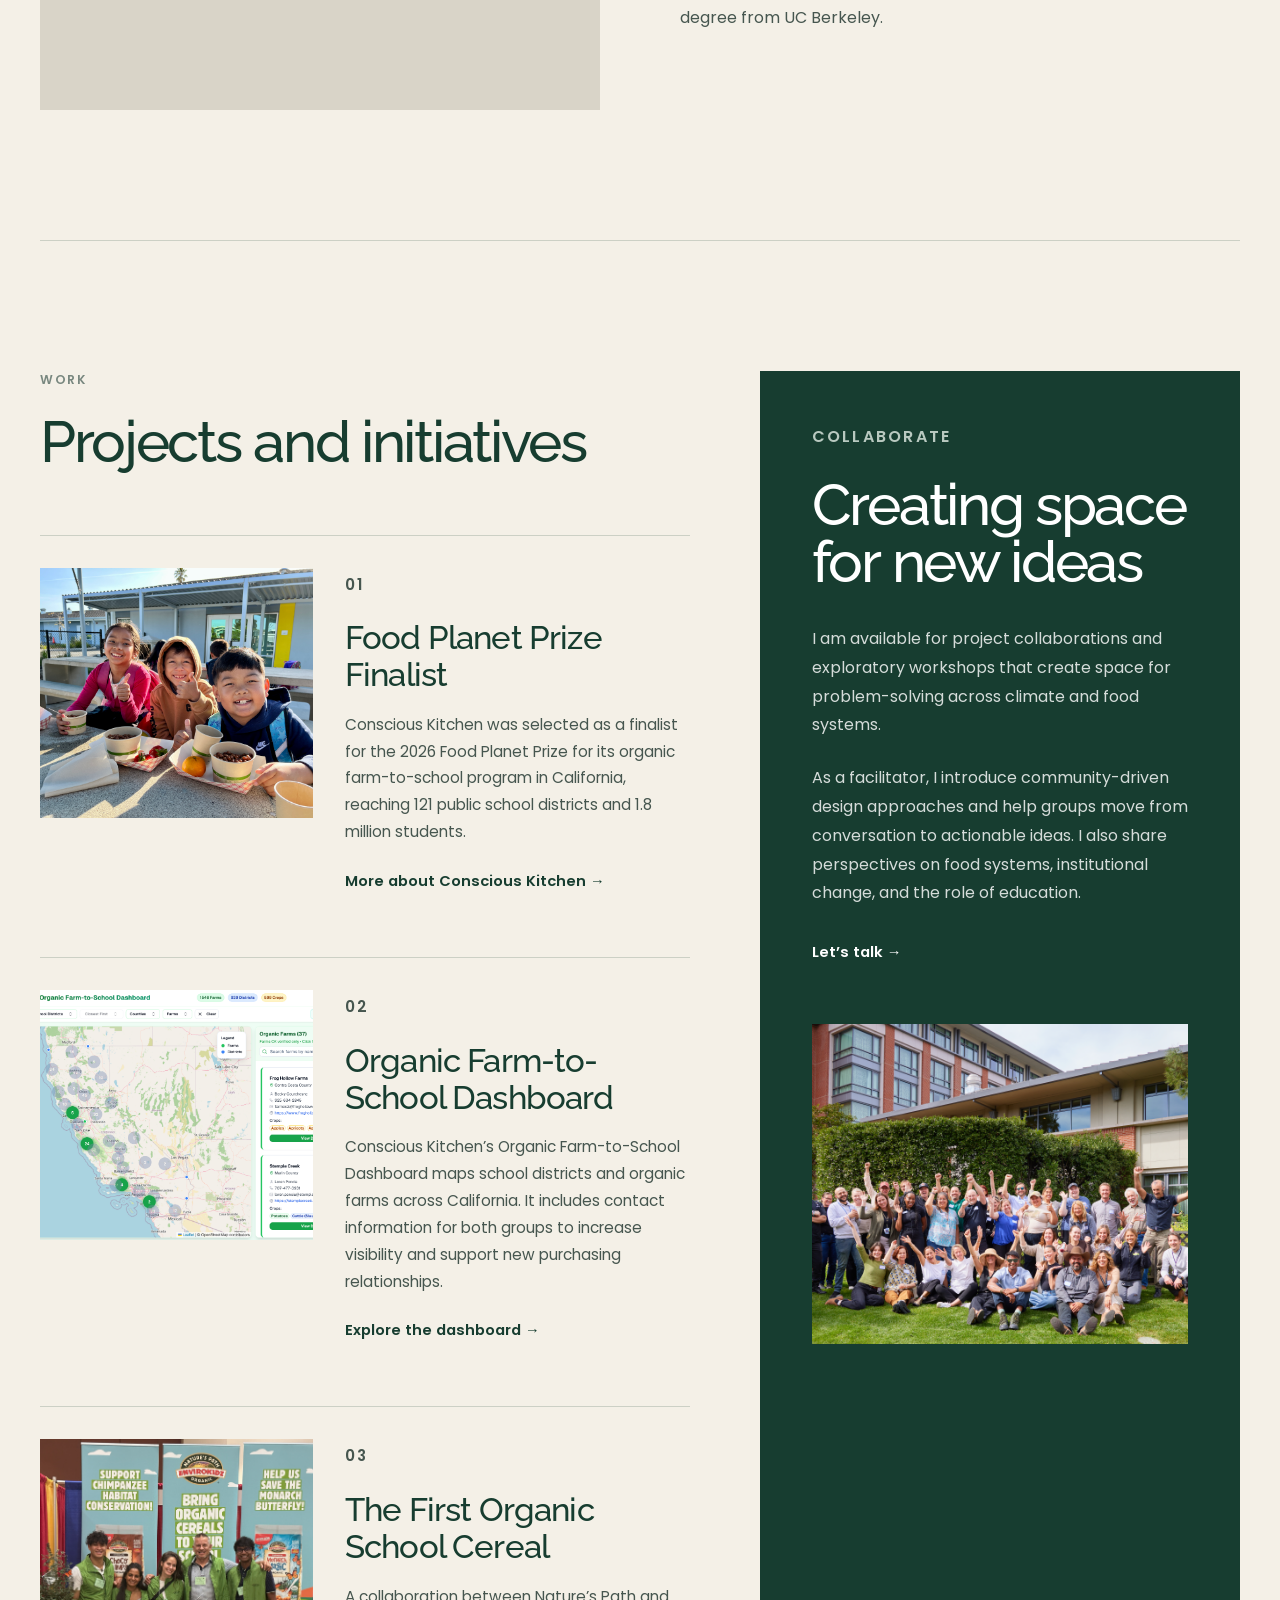
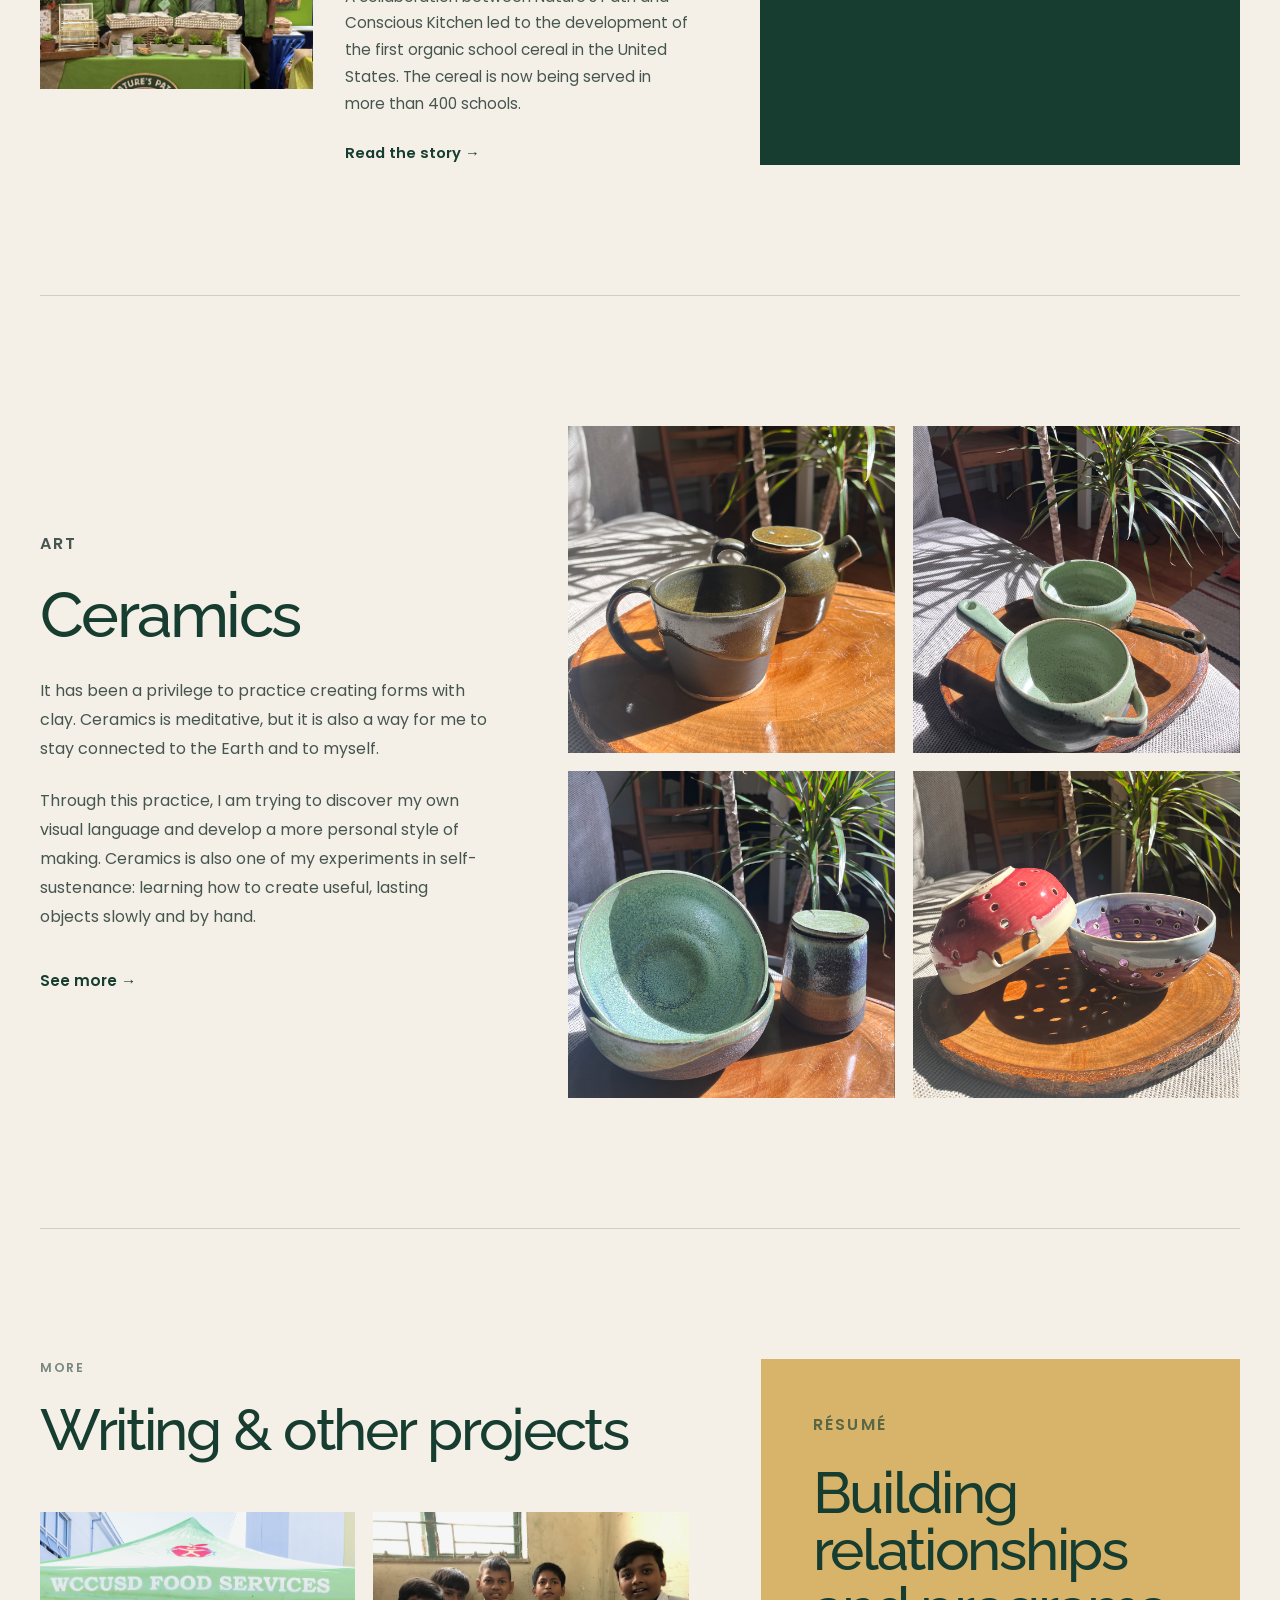
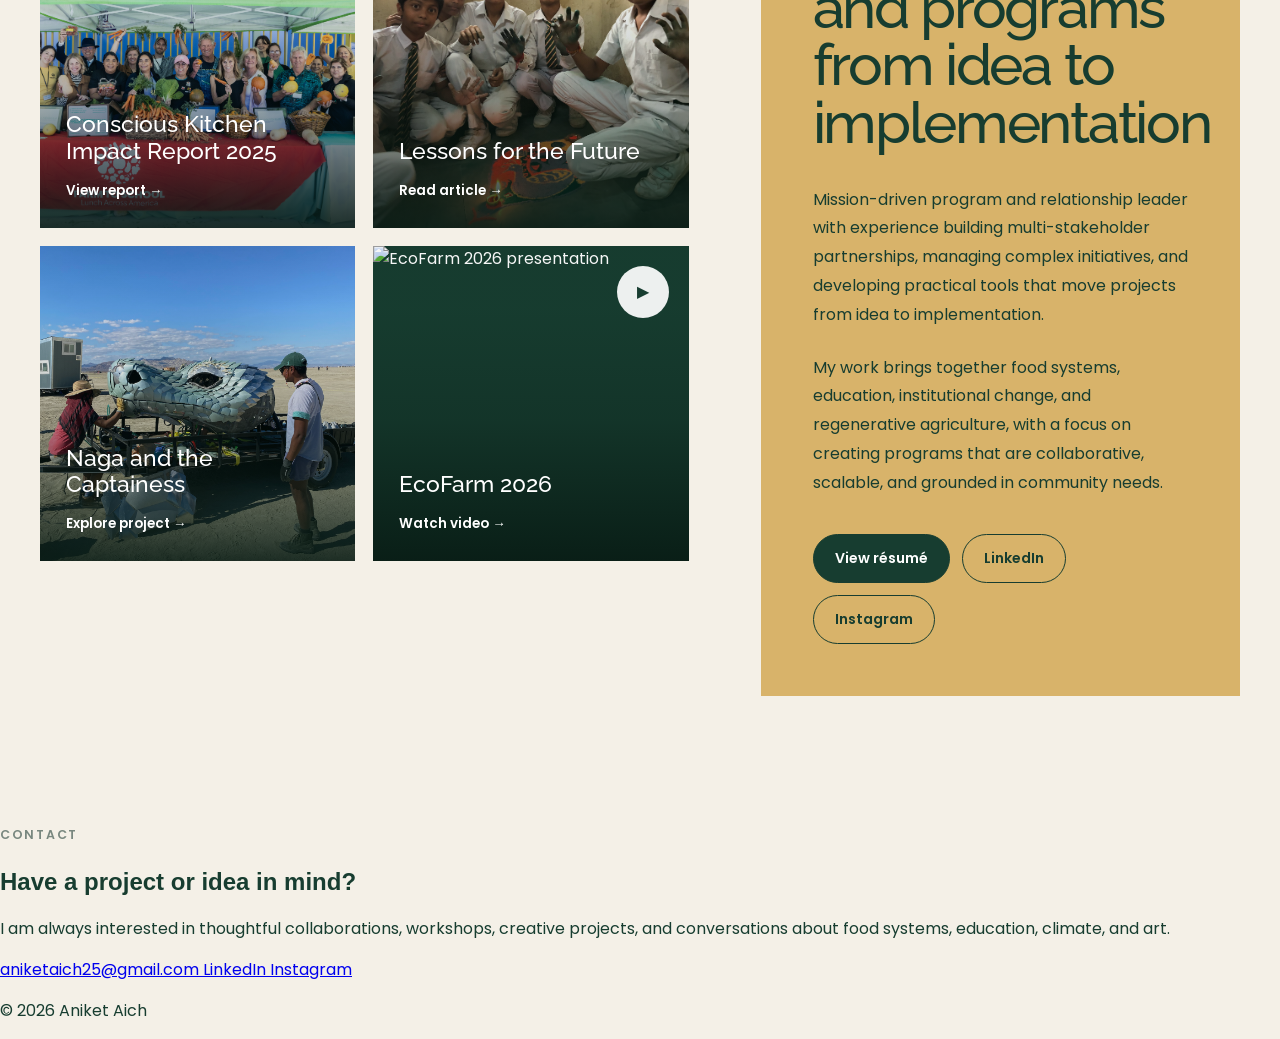
==== commit 5d226a7b: "Update index.html" ====
--- a/index.html
+++ b/index.html
@@ -312,7 +312,7 @@
 
 <section class="more-section" id="more">
 
-  <!-- LEFT SIDE: WRITING AND SIDE QUESTS -->
+  <!-- LEFT SIDE: WRITING & OTHER PROJECTS -->
 
   <div class="side-quests-content">
 
@@ -457,6 +457,54 @@
   </aside>
 
 </section>
+
+<section class="contact-section" id="contact">
+
+  <p class="section-label">Contact</p>
+
+  <div class="contact-layout">
+
+    <div class="contact-copy">
+      <h2>Have a project or idea in mind?</h2>
+
+      <p>
+        I am always interested in thoughtful collaborations, workshops,
+        creative projects, and conversations about food systems, education,
+        climate, and art.
+      </p>
+    </div>
+
+    <div class="contact-links">
+
+      <a href="mailto:aniketaich25@gmail.com">
+        aniketaich25@gmail.com
+      </a>
+
+      <a
+        href="YOUR-LINKEDIN-URL"
+        target="_blank"
+        rel="noopener noreferrer"
+      >
+        LinkedIn
+      </a>
+
+      <a
+        href="YOUR-INSTAGRAM-URL"
+        target="_blank"
+        rel="noopener noreferrer"
+      >
+        Instagram
+      </a>
+
+    </div>
+
+  </div>
+
+</section>
+
+<footer class="site-footer">
+  <p>© 2026 Aniket Aich</p>
+</footer>
   
 </body>
 
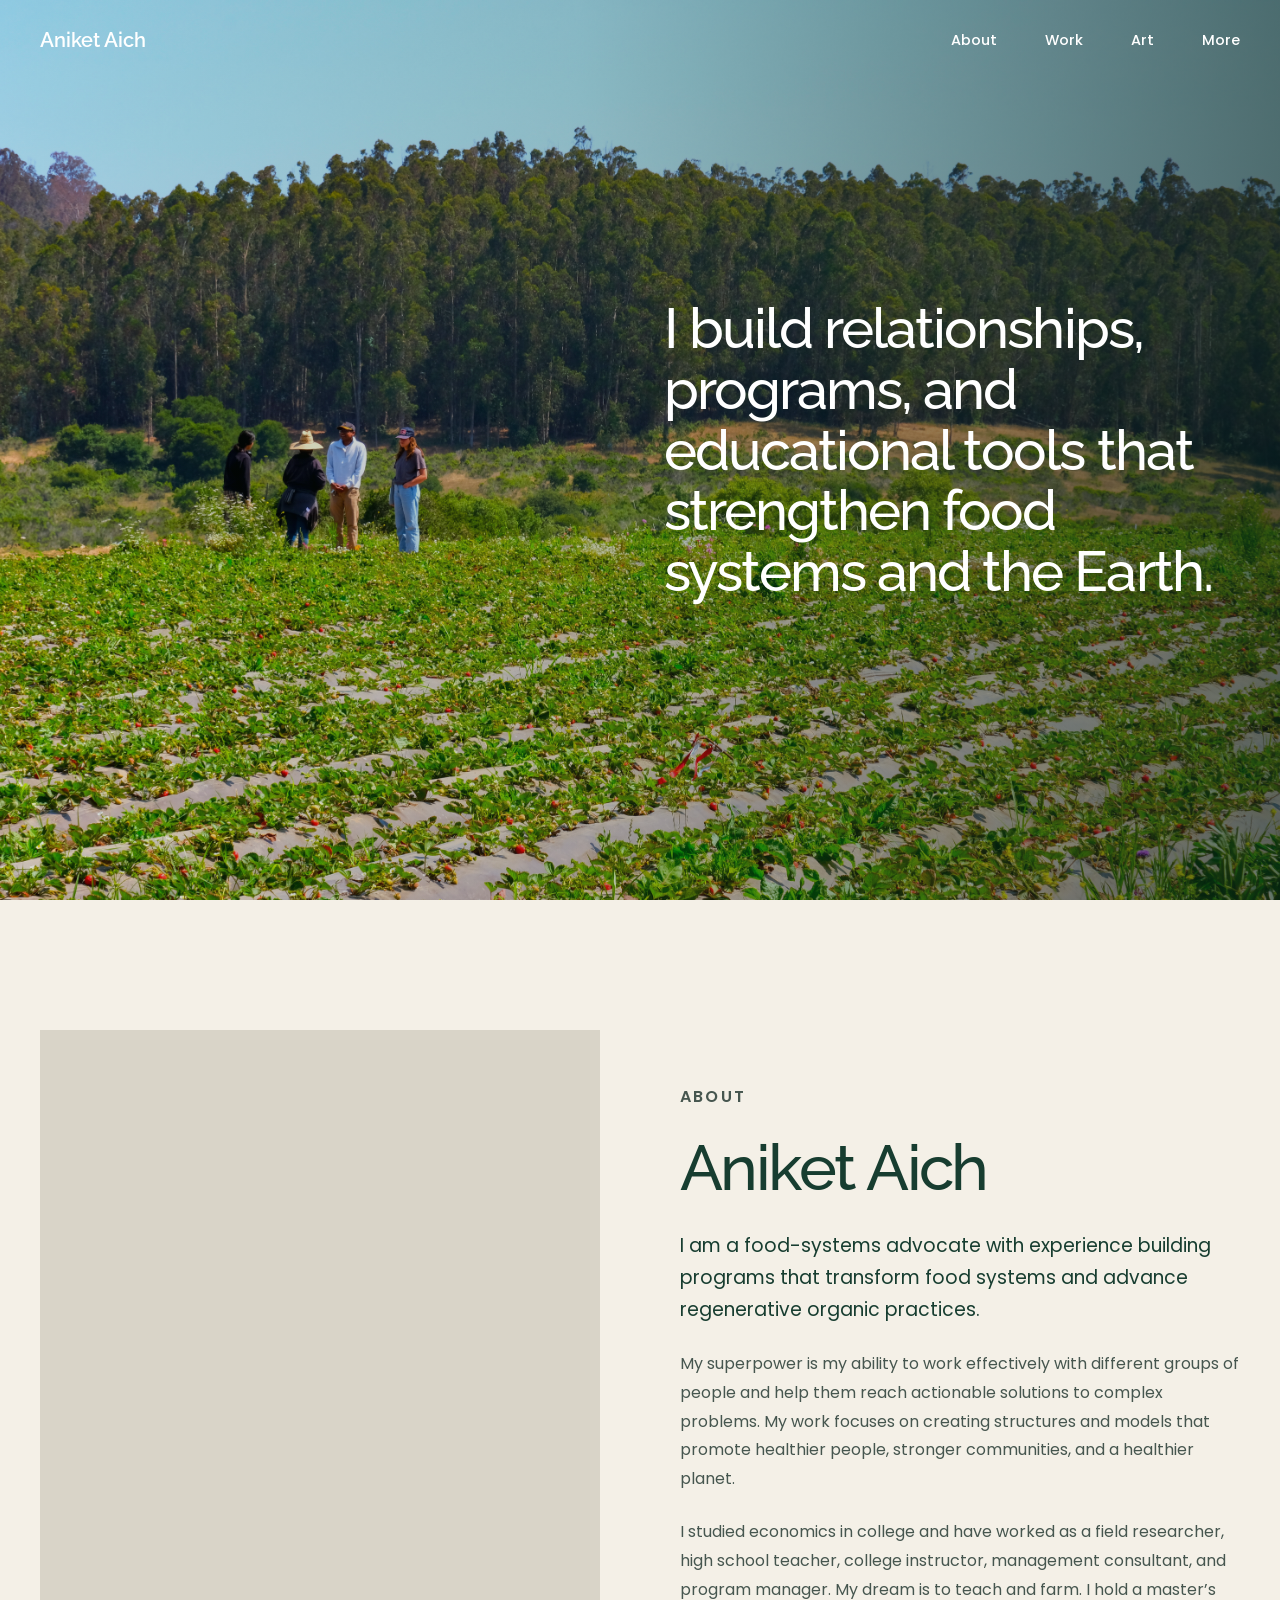
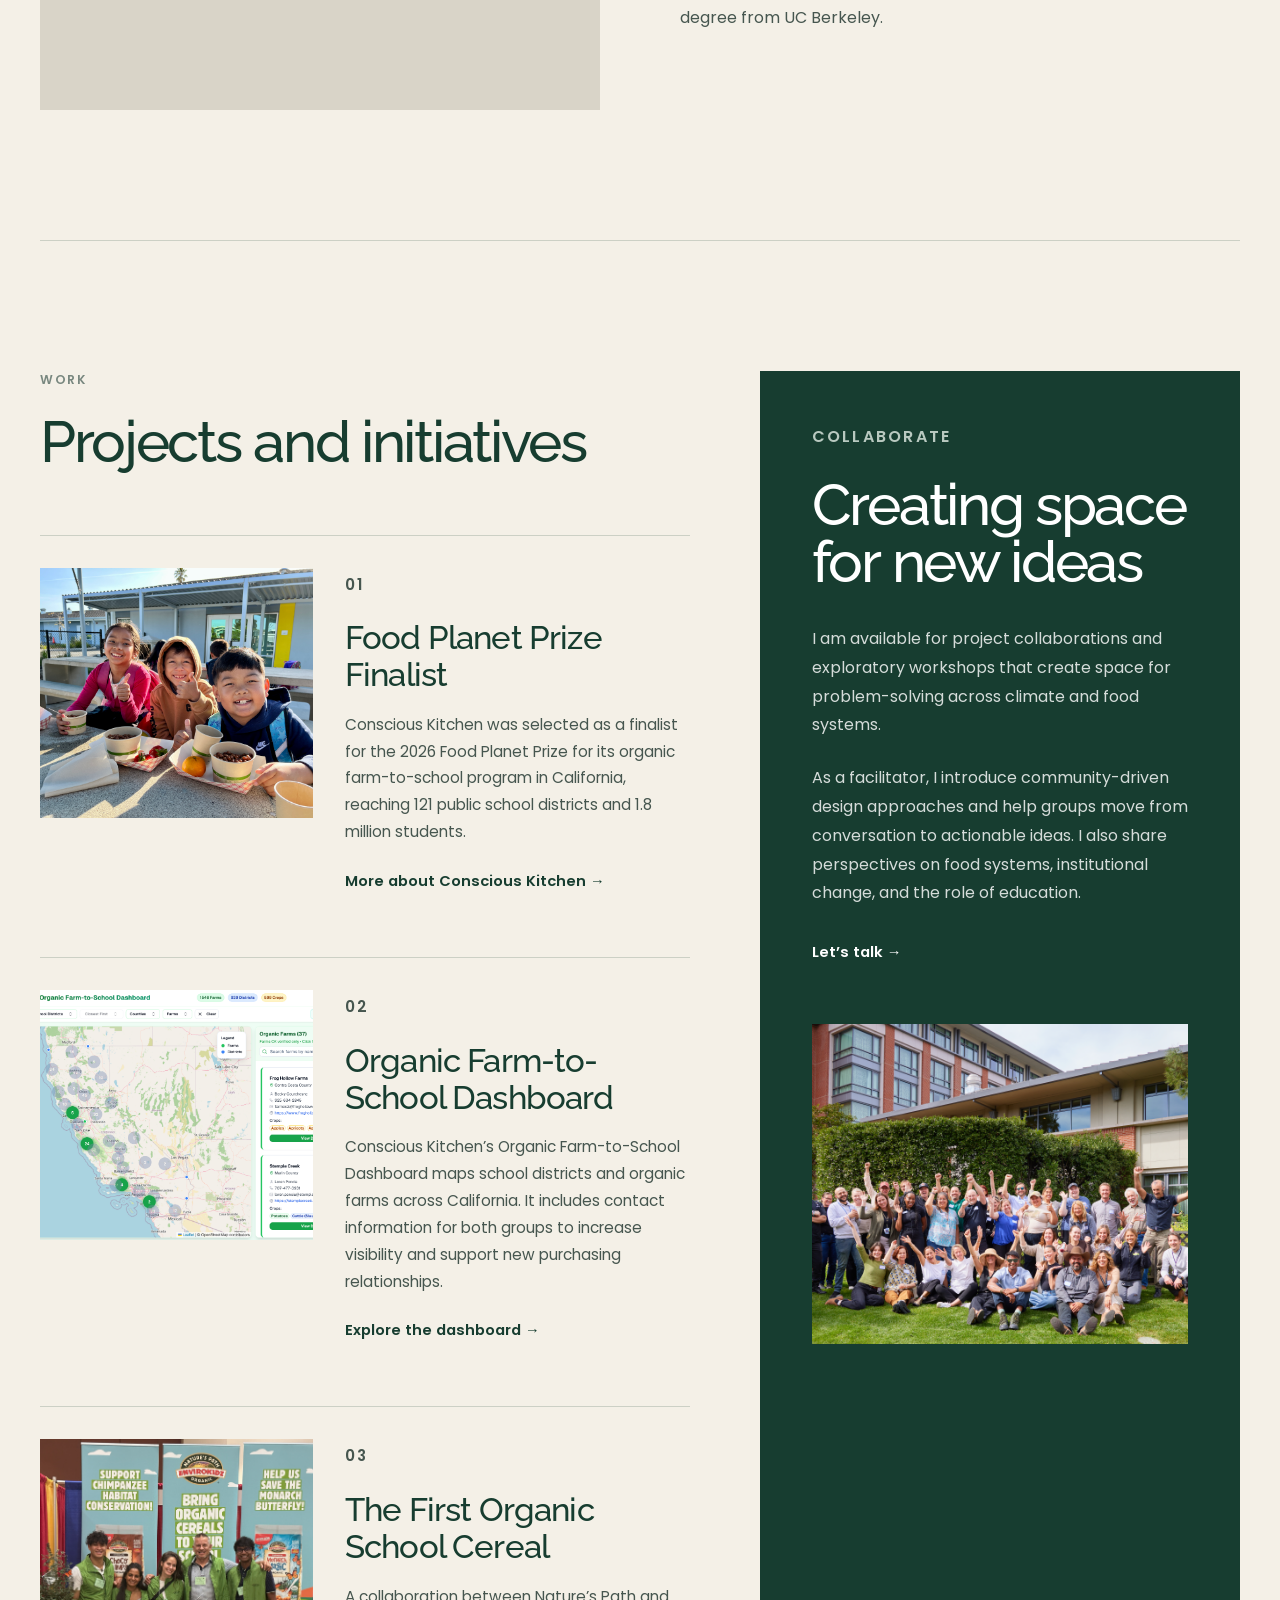
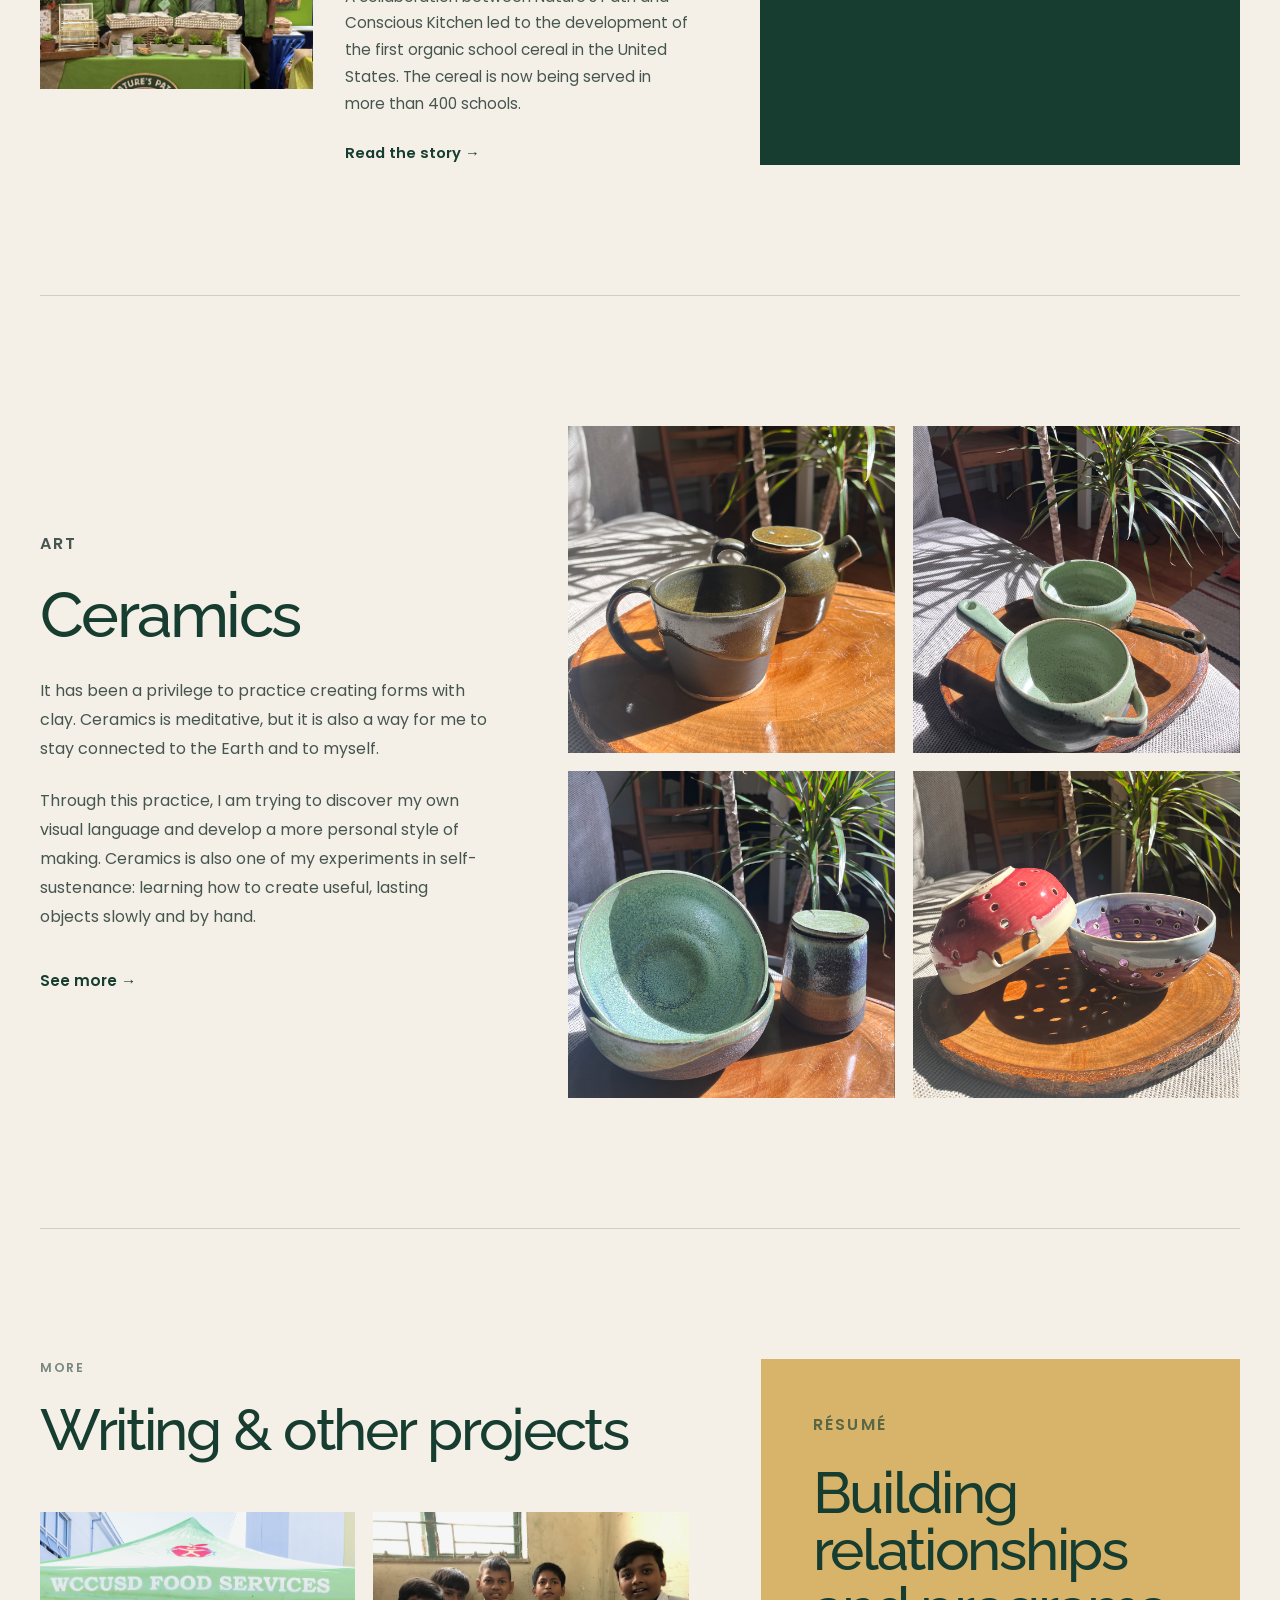
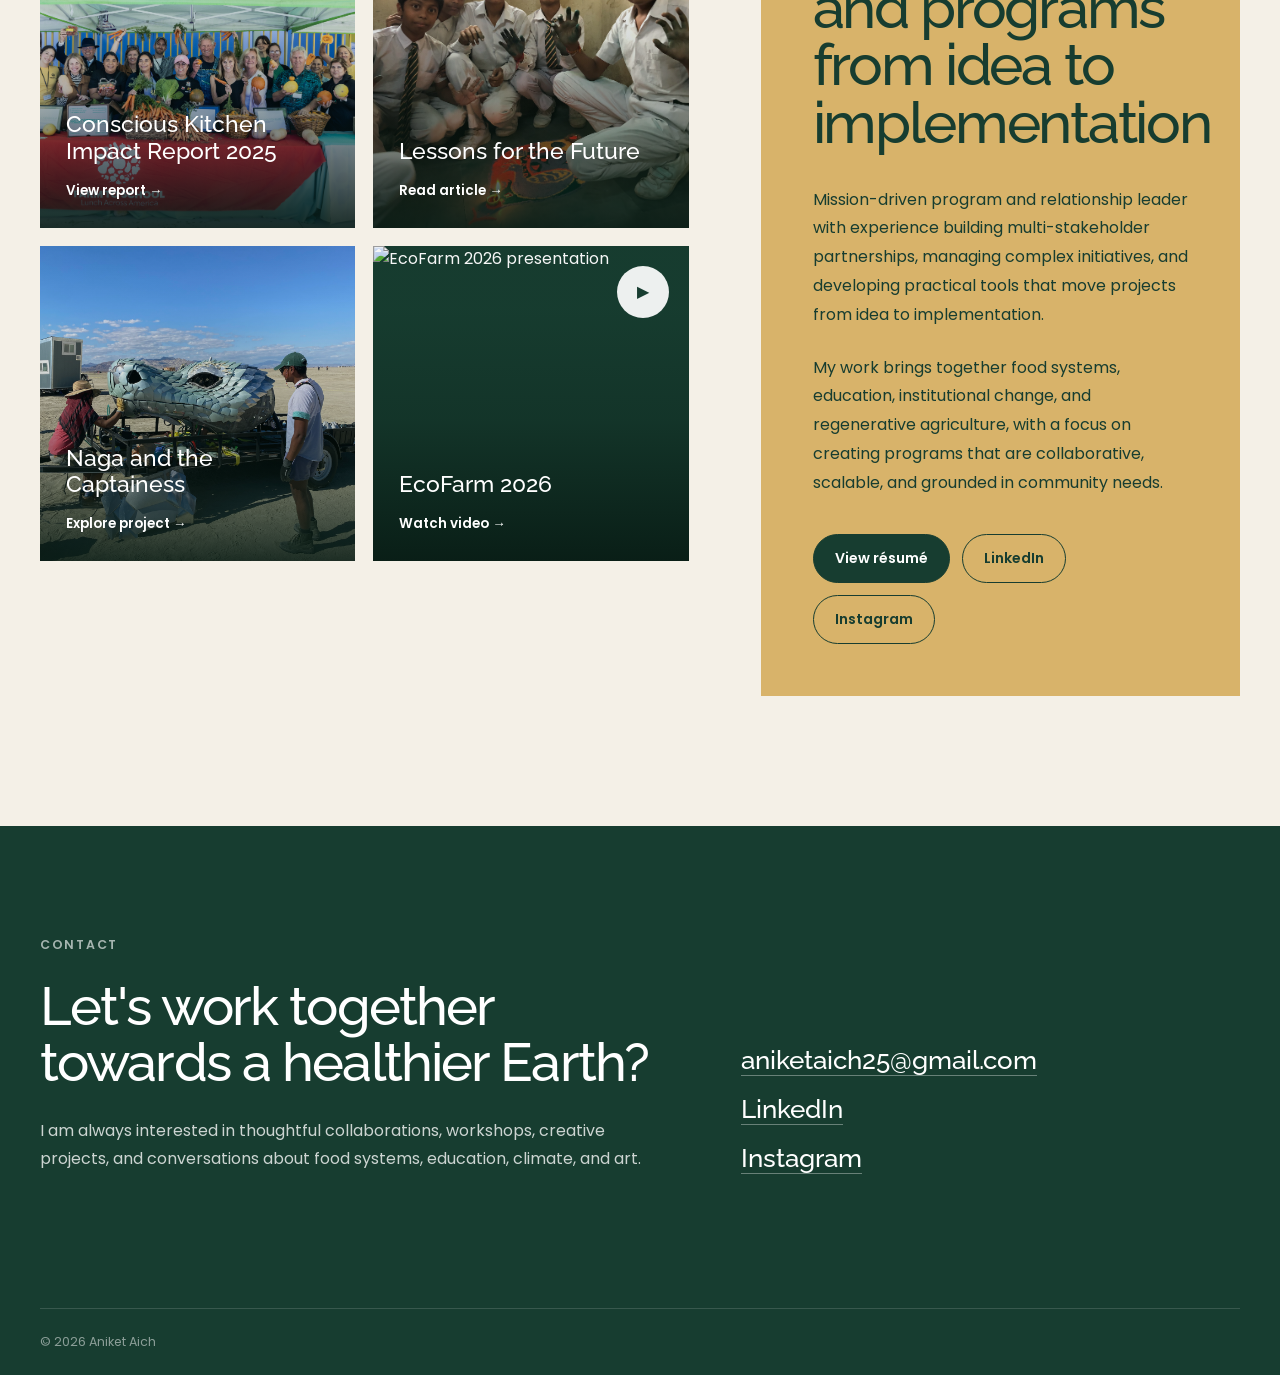
==== commit 95ab7432: "Update index.html" ====
--- a/index.html
+++ b/index.html
@@ -465,7 +465,7 @@
   <div class="contact-layout">
 
     <div class="contact-copy">
-      <h2>Have a project or idea in mind?</h2>
+      <h2>Let's work together towards a healthier Earth?</h2>
 
       <p>
         I am always interested in thoughtful collaborations, workshops,
--- a/style.css
+++ b/style.css
@@ -443,6 +443,31 @@
     gap: 48px;
     padding: 76px 0;
   }
+  .contact-section {
+  padding: 72px 16px;
+}
+
+.contact-layout {
+  grid-template-columns: 1fr;
+  gap: 46px;
+}
+
+.contact-copy h2 {
+  font-size: clamp(2.3rem, 11vw, 3.6rem);
+}
+
+.contact-links {
+  gap: 14px;
+}
+
+.contact-links a {
+  font-size: 1.15rem;
+  overflow-wrap: anywhere;
+}
+
+.site-footer {
+  padding: 20px 16px;
+}
   .art-section {
     width: calc(100% - 32px);
     gap: 38px;
@@ -1297,3 +1322,82 @@
     padding: 36px 24px;
   }
 }
+/* CONTACT SECTION */
+
+.contact-section {
+  width: 100%;
+  padding: 110px max(40px, calc((100% - 1400px) / 2));
+  background: #173d30;
+  color: white;
+}
+
+.contact-section .section-label {
+  color: rgba(255, 255, 255, 0.62);
+}
+
+.contact-layout {
+  display: grid;
+  grid-template-columns: minmax(0, 1.1fr) minmax(260px, 0.9fr);
+  gap: 90px;
+  align-items: end;
+}
+
+.contact-copy {
+  max-width: 760px;
+}
+
+.contact-copy h2 {
+  margin: 0 0 26px;
+  font-family: "Raleway", sans-serif;
+  font-size: clamp(2.4rem, 4.2vw, 4.6rem);
+  font-weight: 500;
+  line-height: 1.05;
+  letter-spacing: -0.035em;
+}
+
+.contact-copy p {
+  max-width: 680px;
+  margin: 0;
+  color: rgba(255, 255, 255, 0.78);
+  font-size: 1rem;
+  line-height: 1.8;
+}
+
+.contact-links {
+  display: flex;
+  flex-direction: column;
+  align-items: flex-start;
+  gap: 18px;
+}
+
+.contact-links a {
+  color: white;
+  font-family: "Raleway", sans-serif;
+  font-size: clamp(1.2rem, 2vw, 1.7rem);
+  font-weight: 500;
+  text-decoration: none;
+  border-bottom: 1px solid rgba(255, 255, 255, 0.35);
+  transition:
+    border-color 0.2s ease,
+    opacity 0.2s ease;
+}
+
+.contact-links a:hover {
+  opacity: 0.7;
+  border-color: white;
+}
+
+/* FOOTER */
+
+.site-footer {
+  padding: 24px max(40px, calc((100% - 1400px) / 2));
+  background: #173d30;
+  color: rgba(255, 255, 255, 0.5);
+}
+
+.site-footer p {
+  margin: 0;
+  padding-top: 24px;
+  border-top: 1px solid rgba(255, 255, 255, 0.14);
+  font-size: 0.78rem;
+}
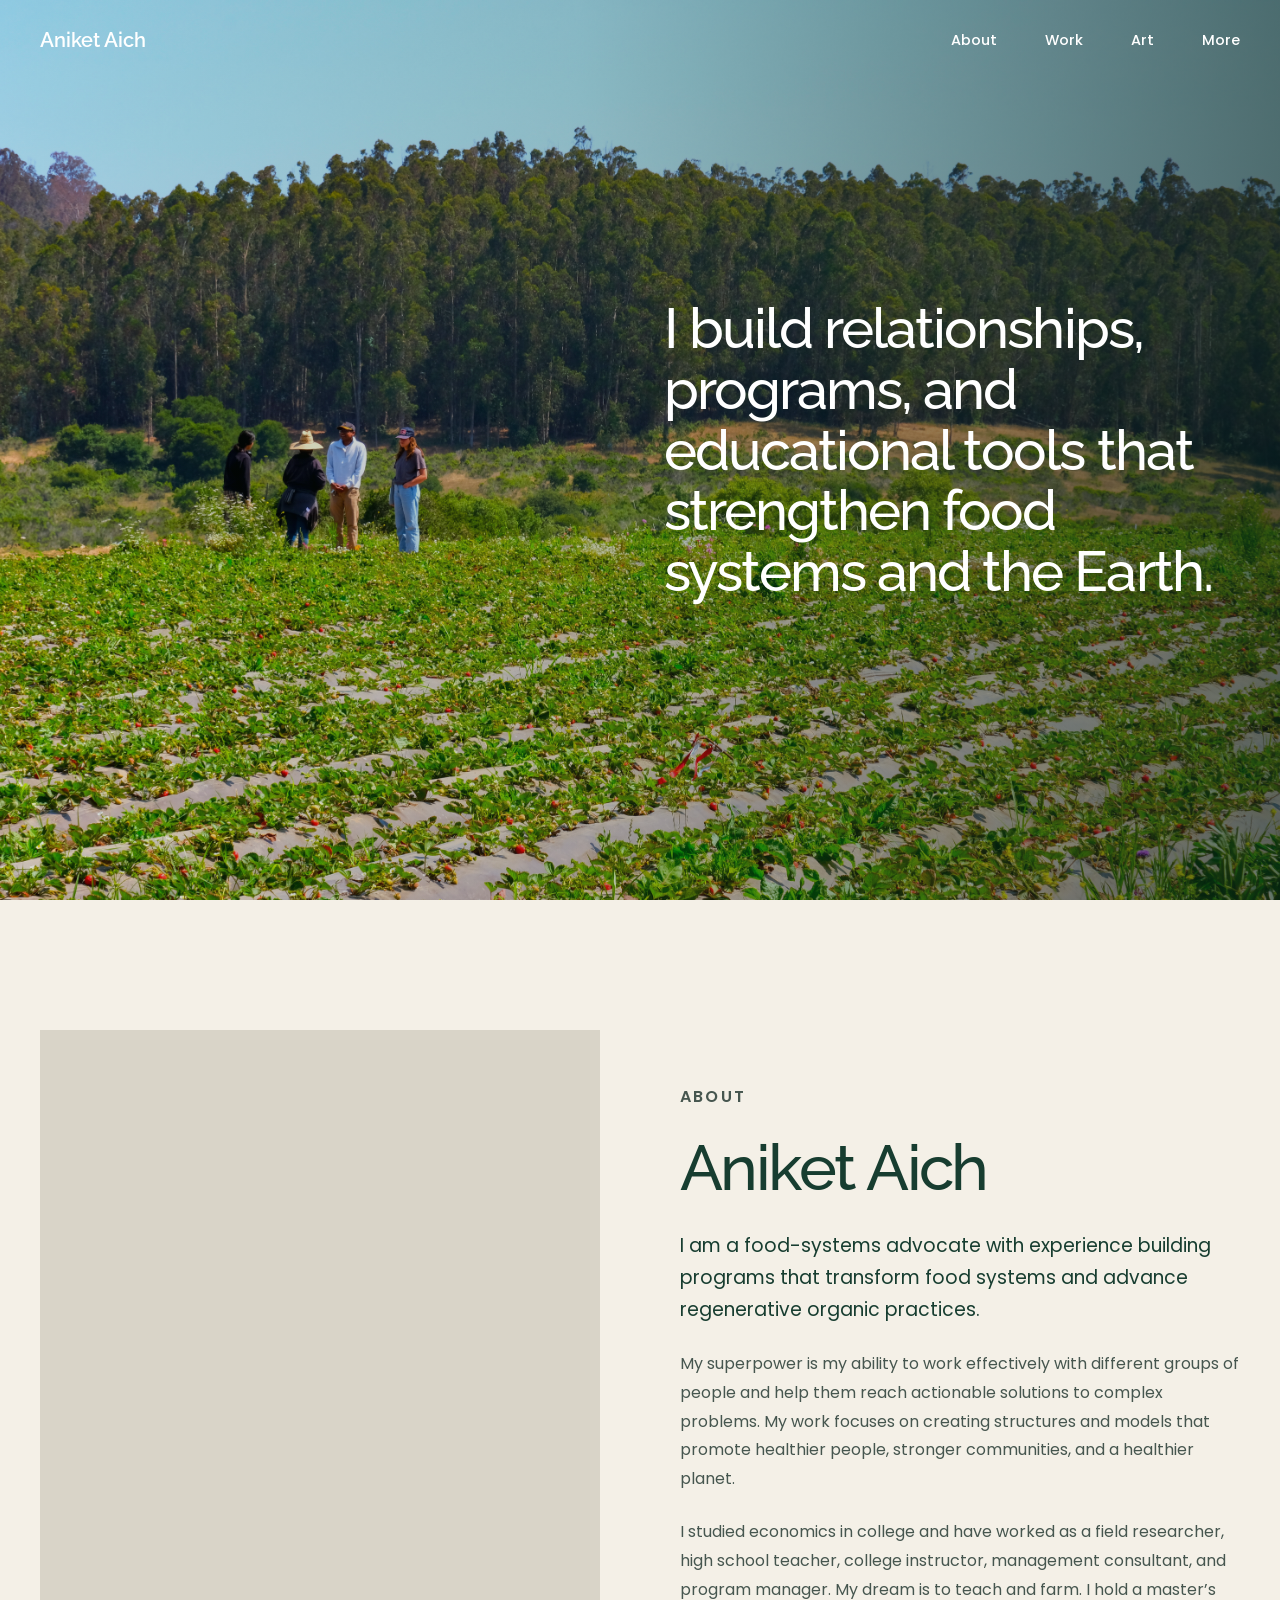
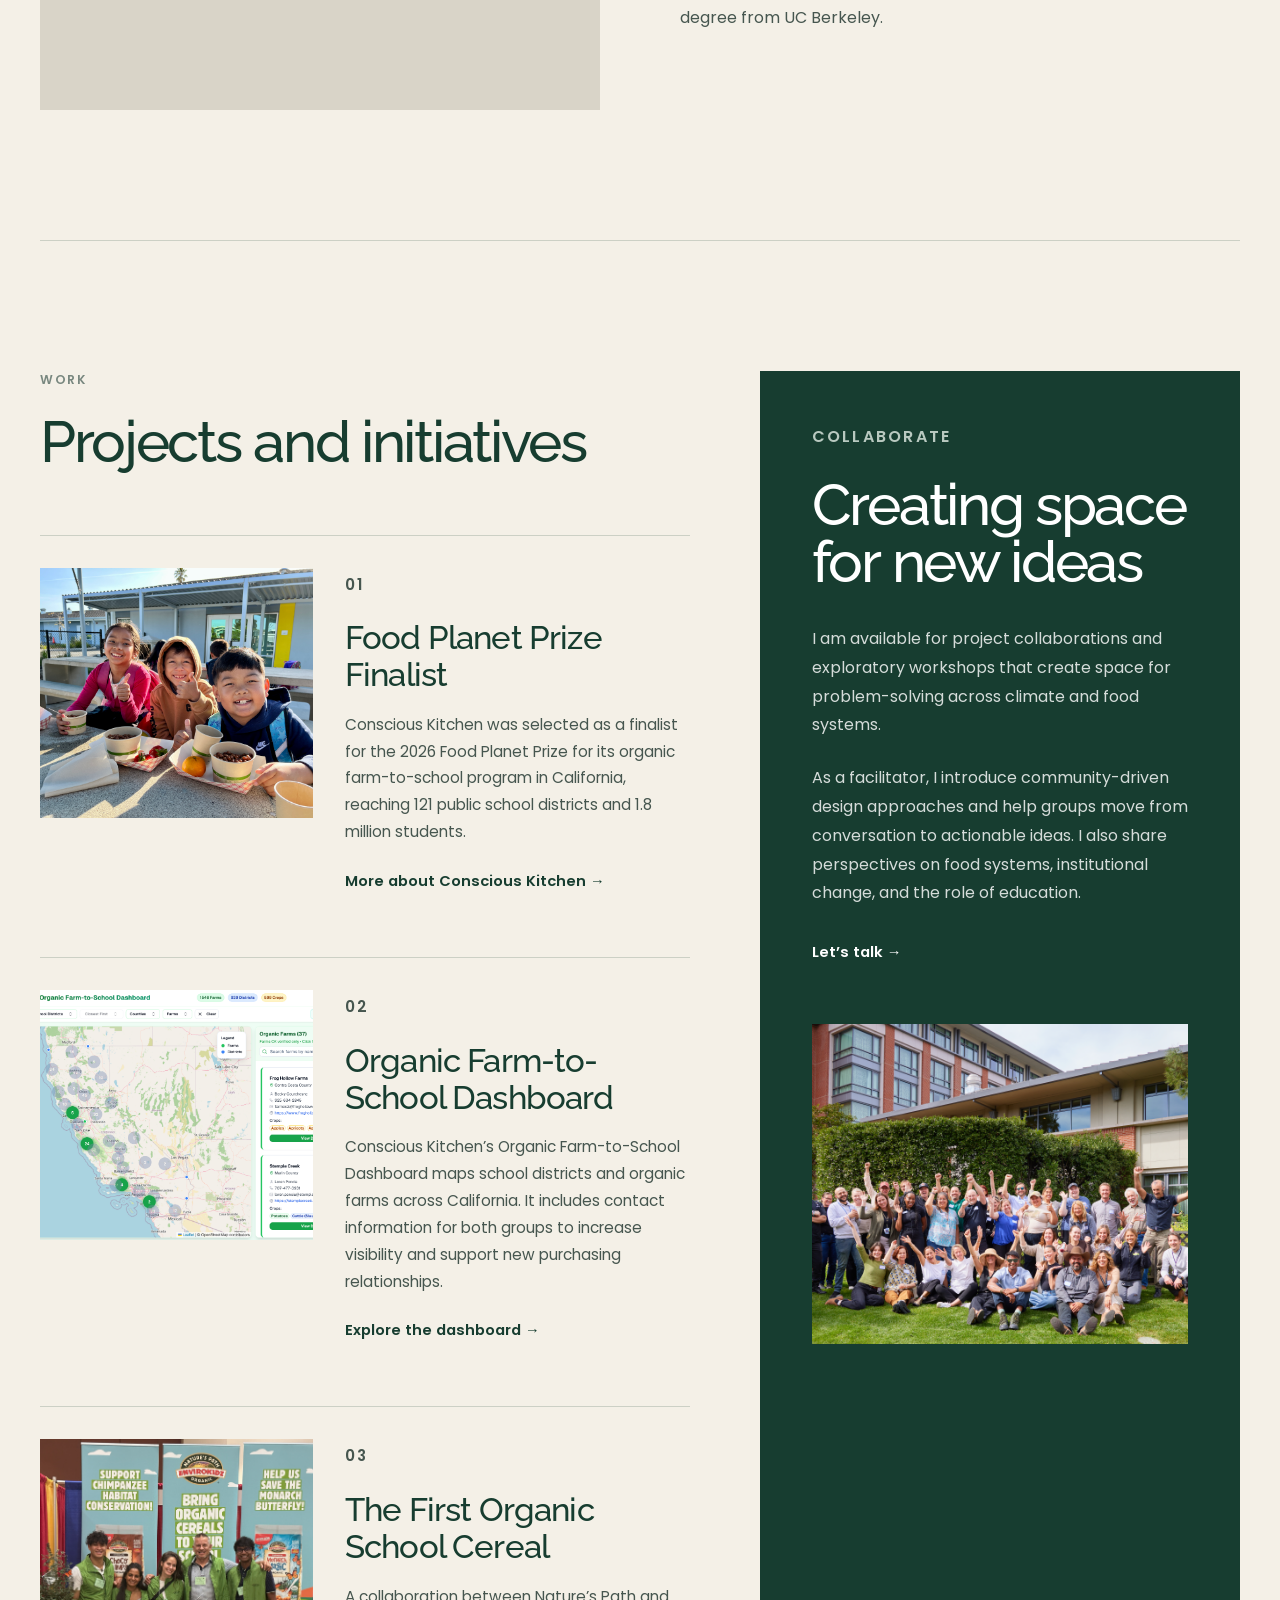
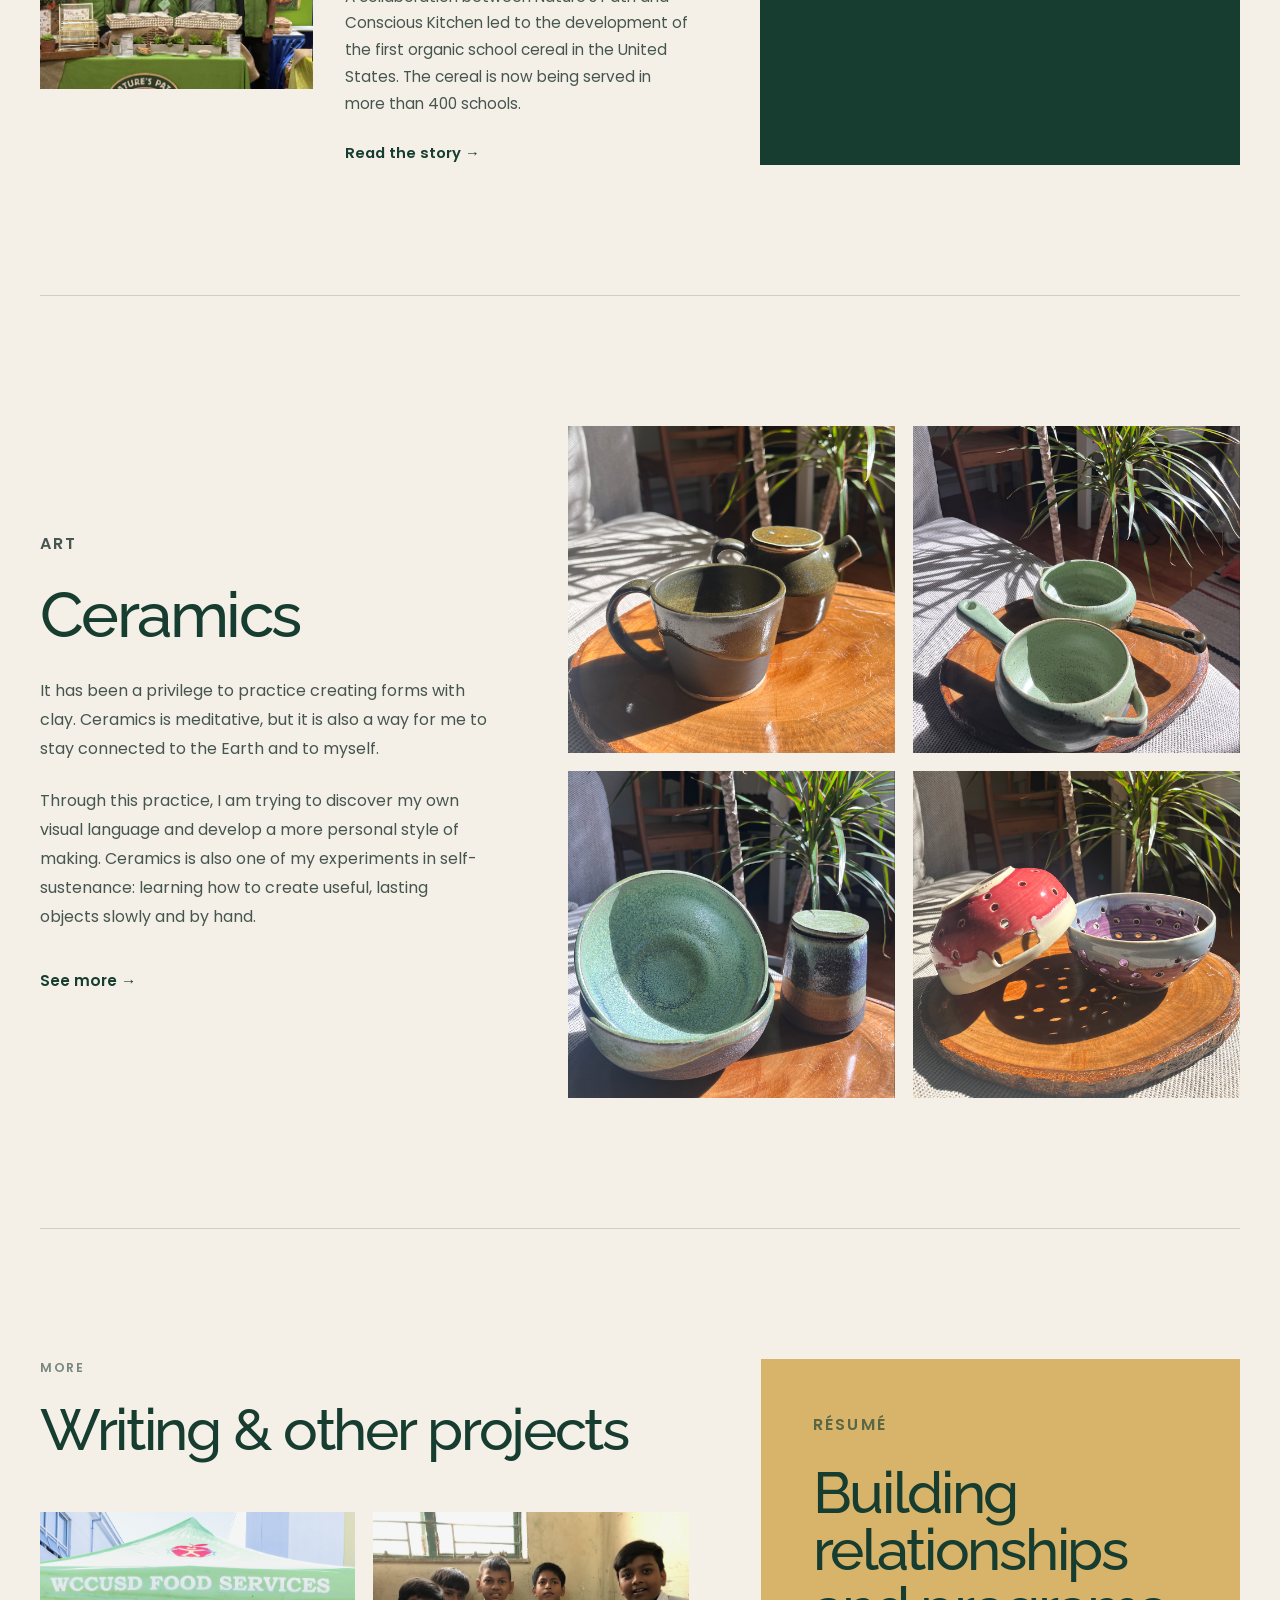
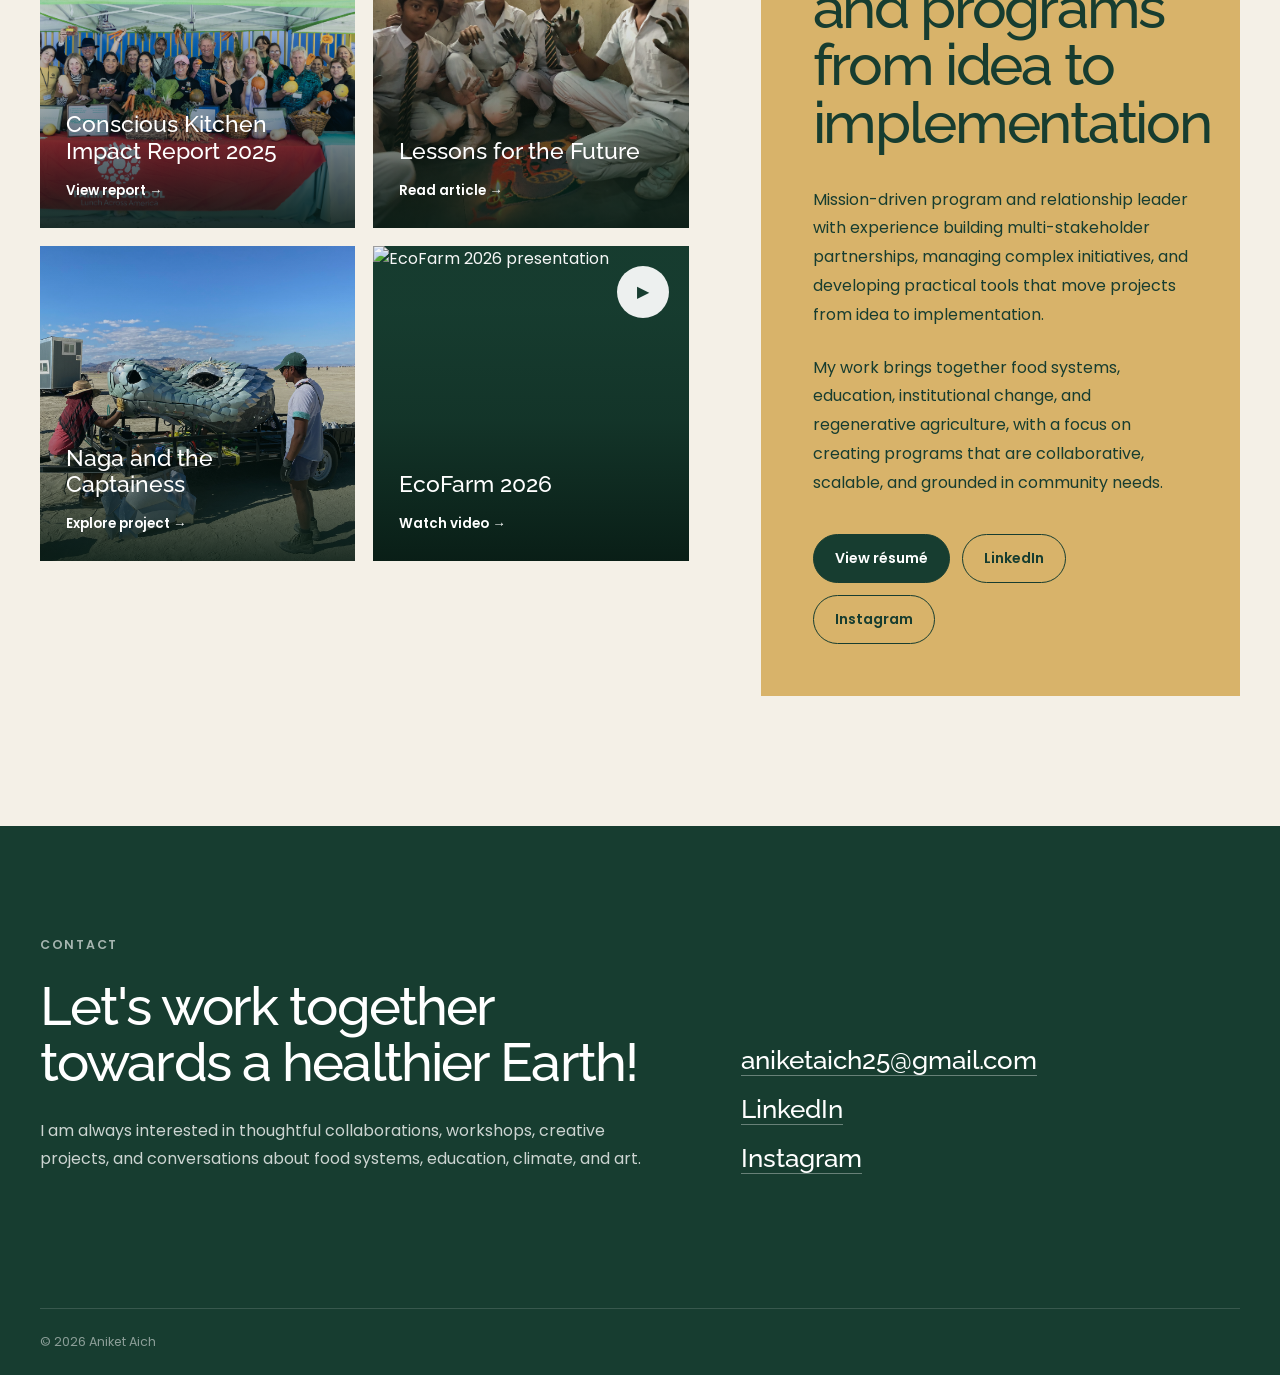
==== commit f518a886: "Update index.html" ====
--- a/index.html
+++ b/index.html
@@ -465,7 +465,7 @@
   <div class="contact-layout">
 
     <div class="contact-copy">
-      <h2>Let's work together towards a healthier Earth?</h2>
+      <h2>Let's work together towards a healthier Earth!</h2>
 
       <p>
         I am always interested in thoughtful collaborations, workshops,
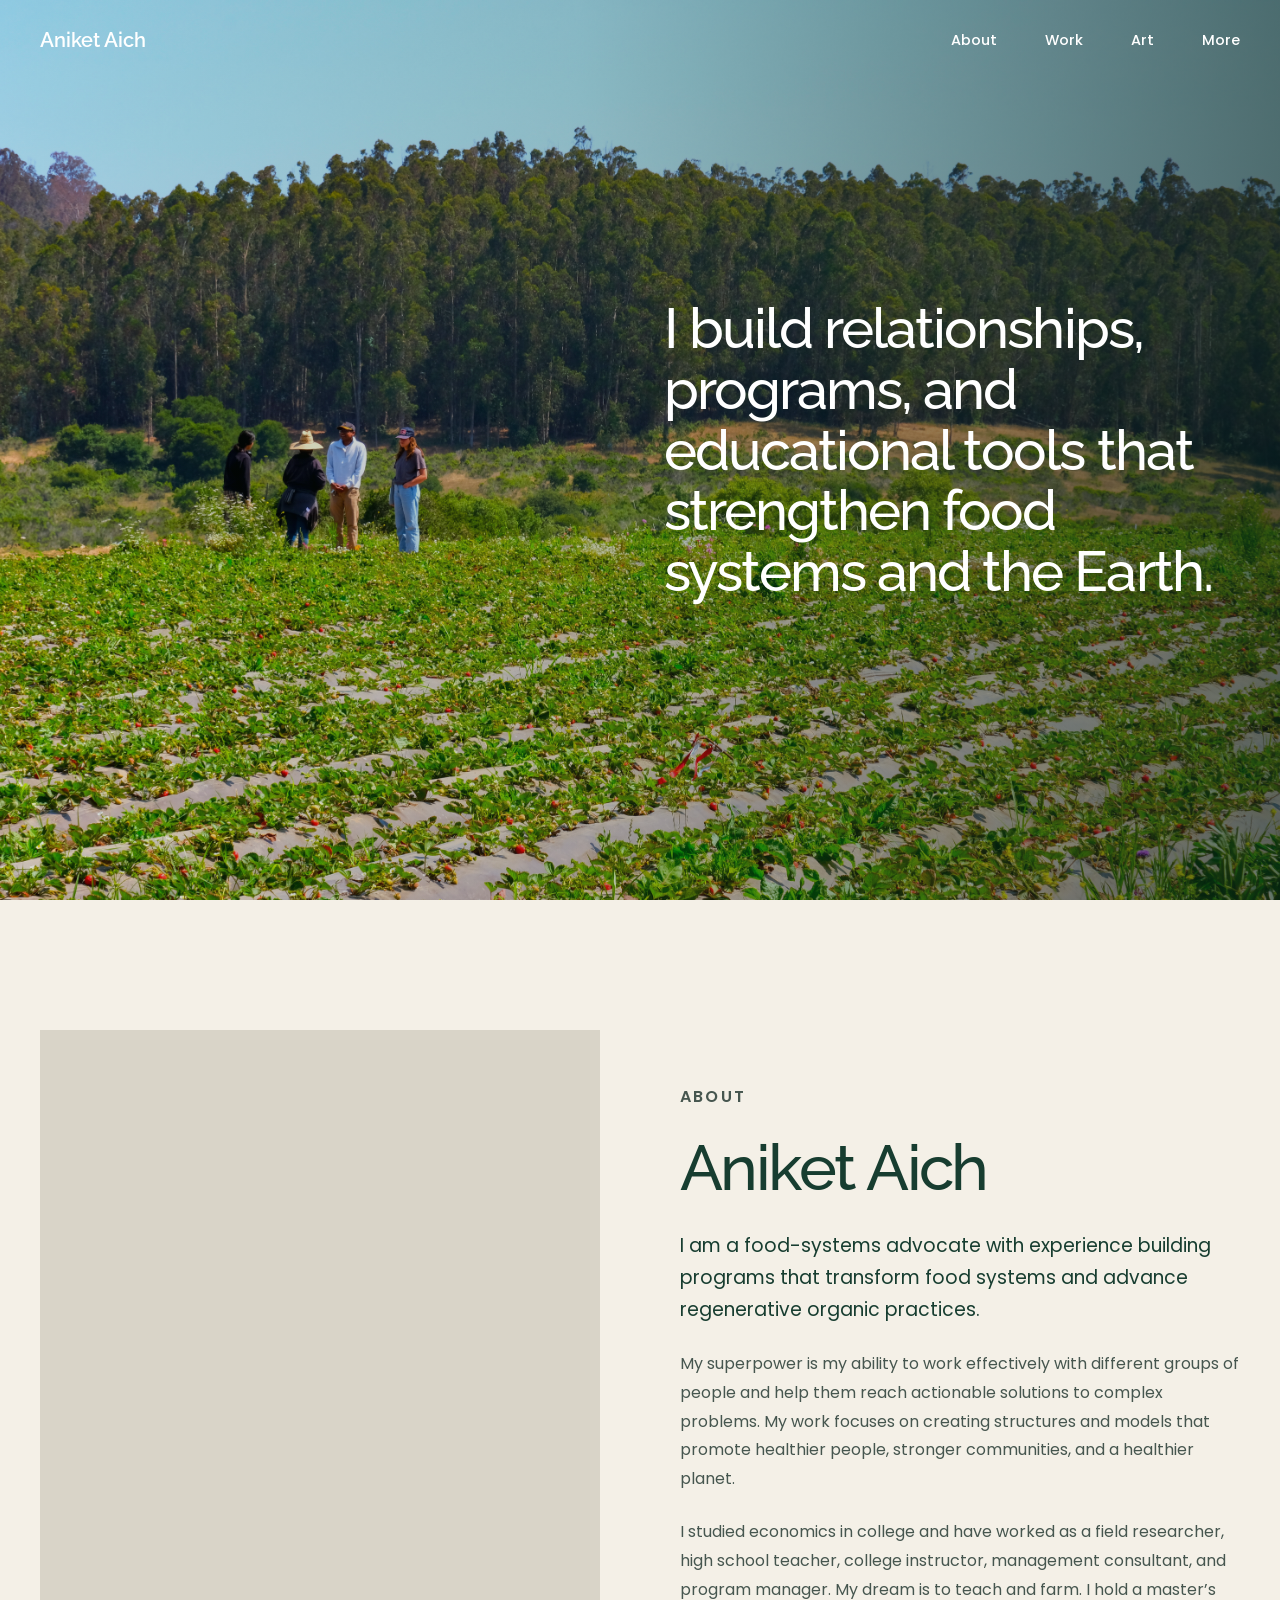
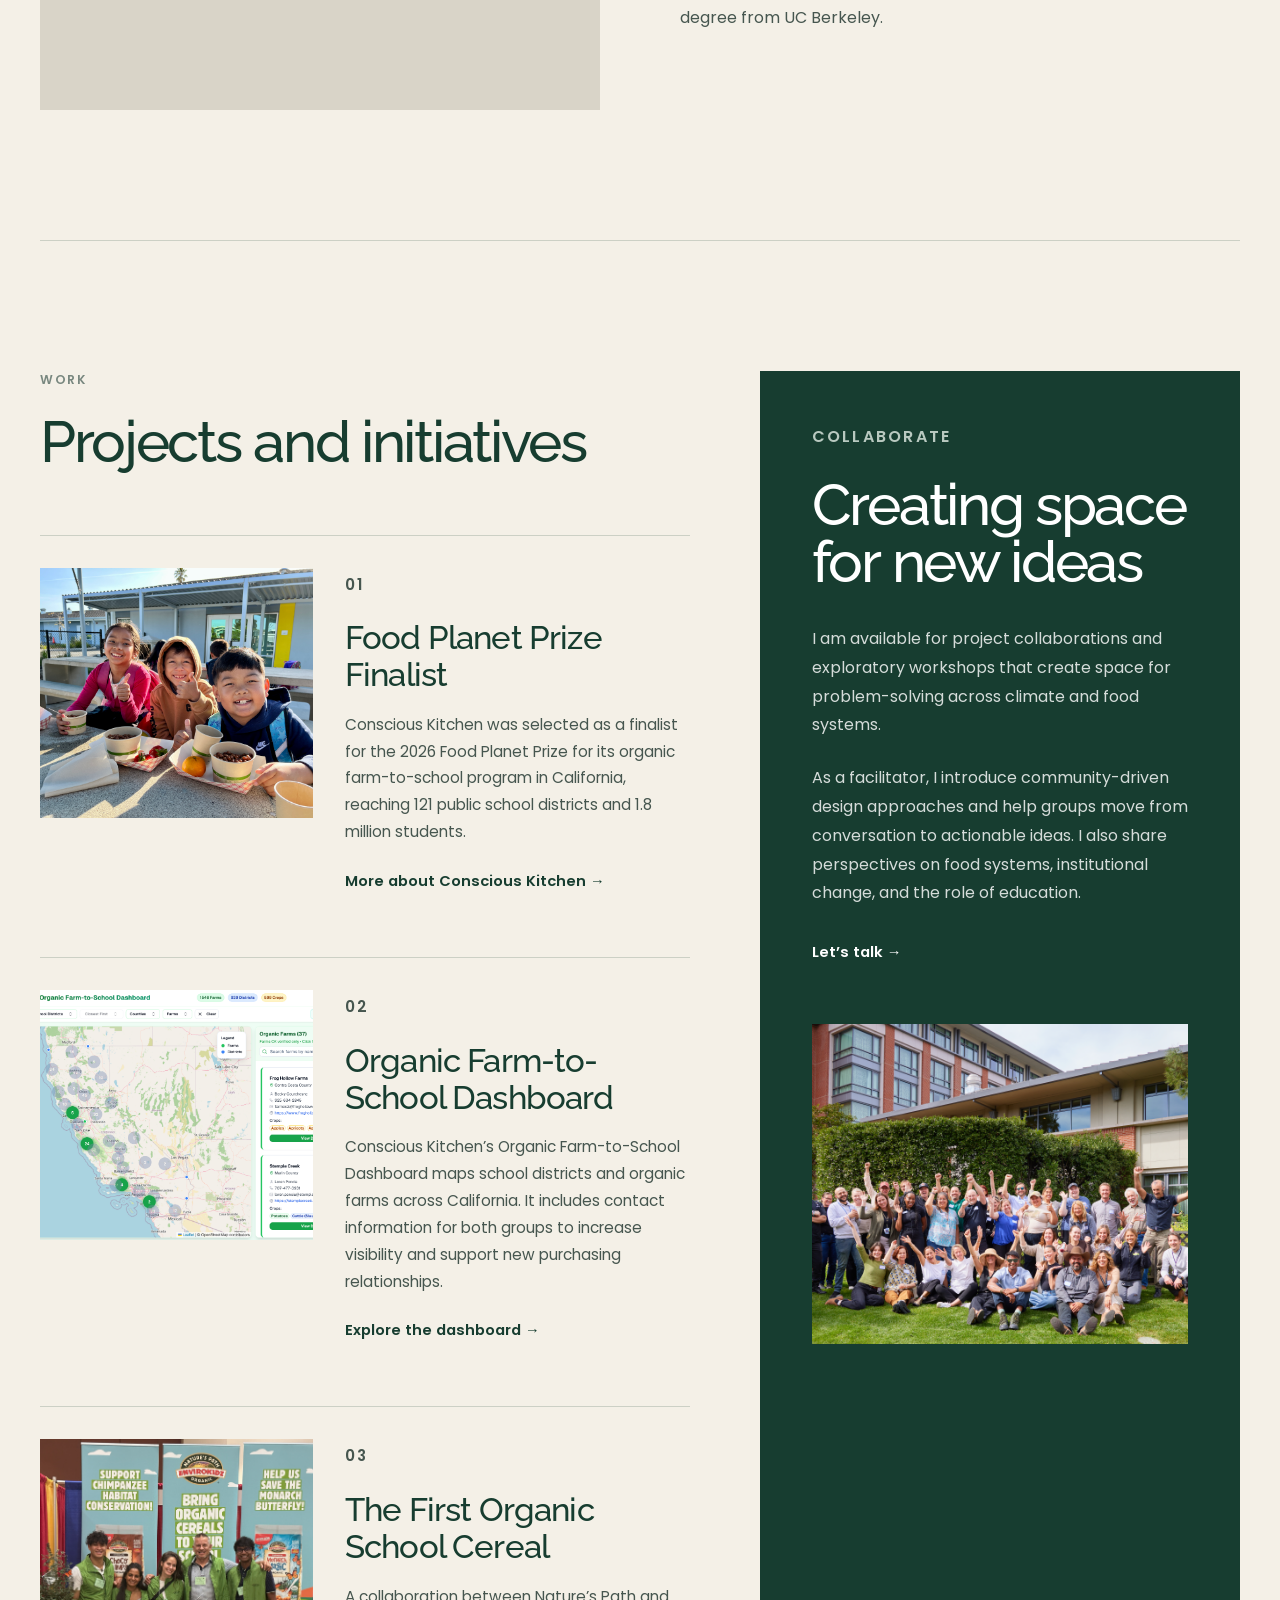
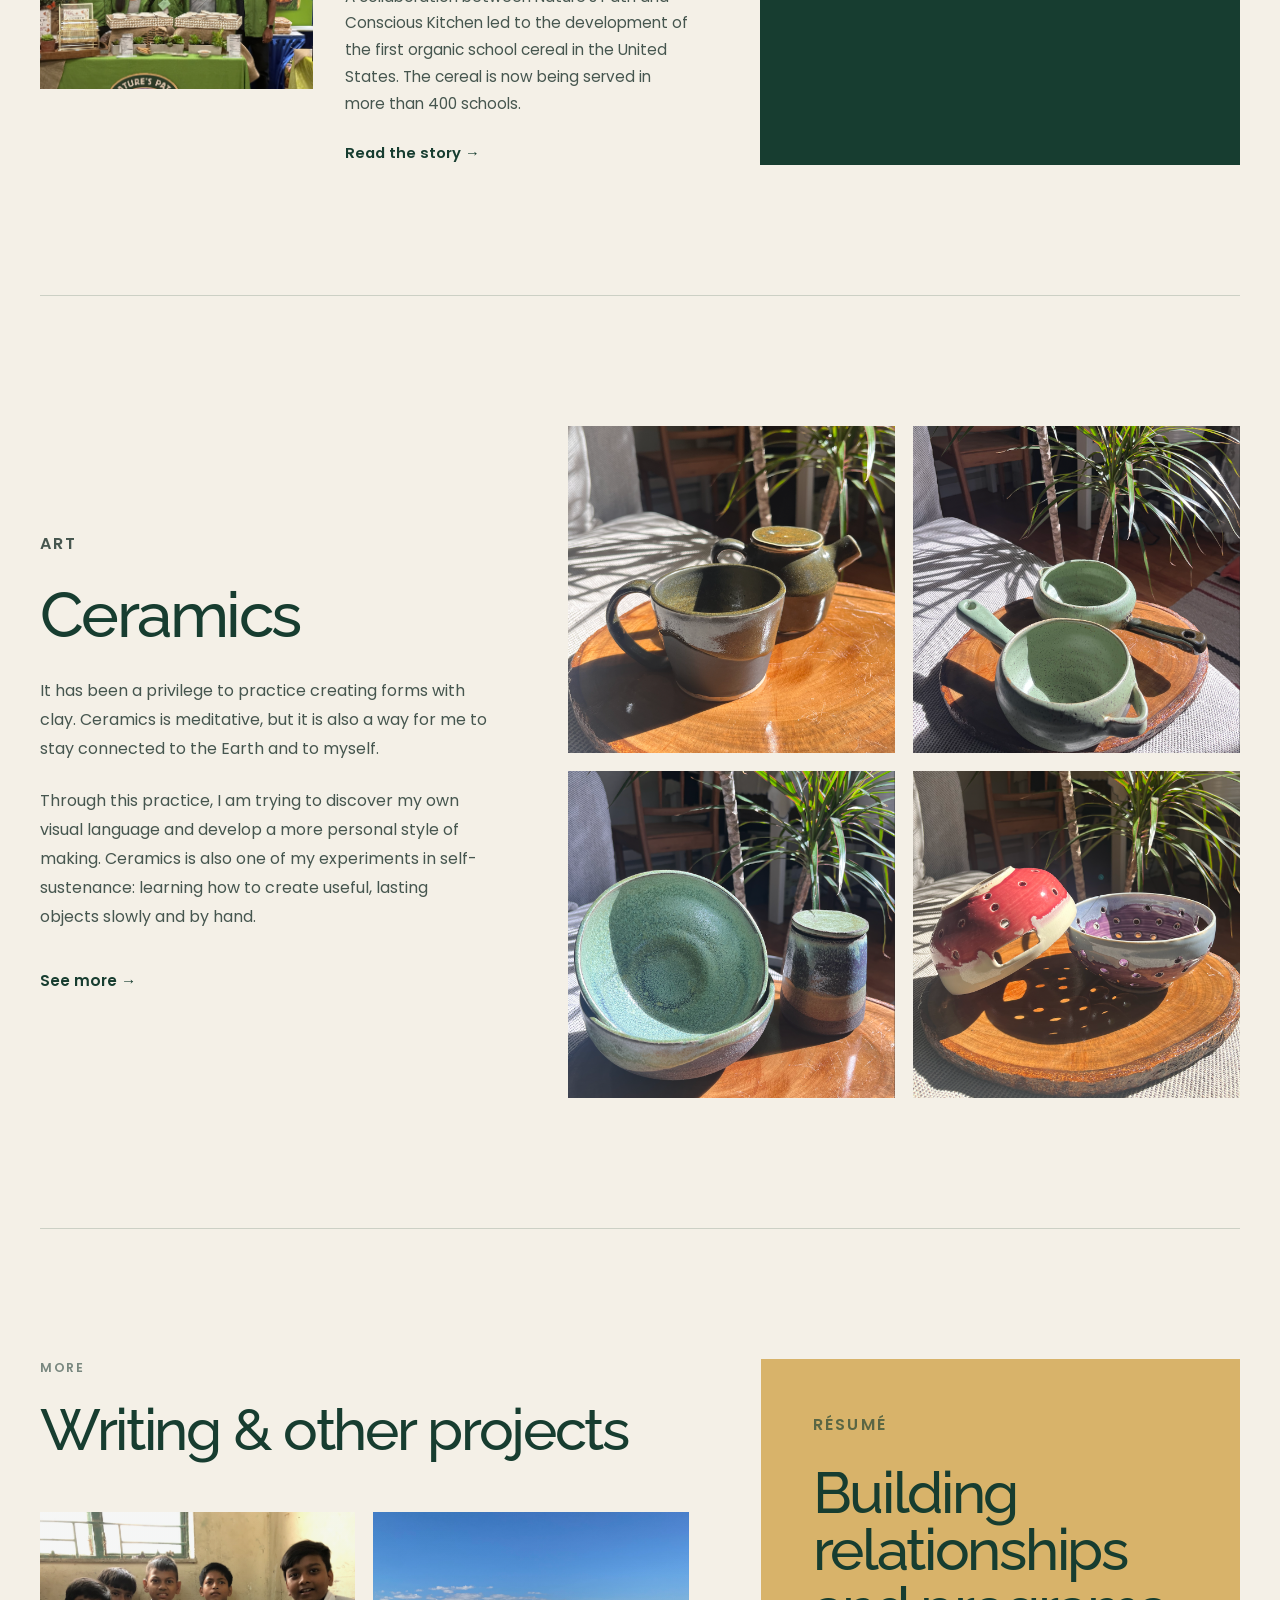
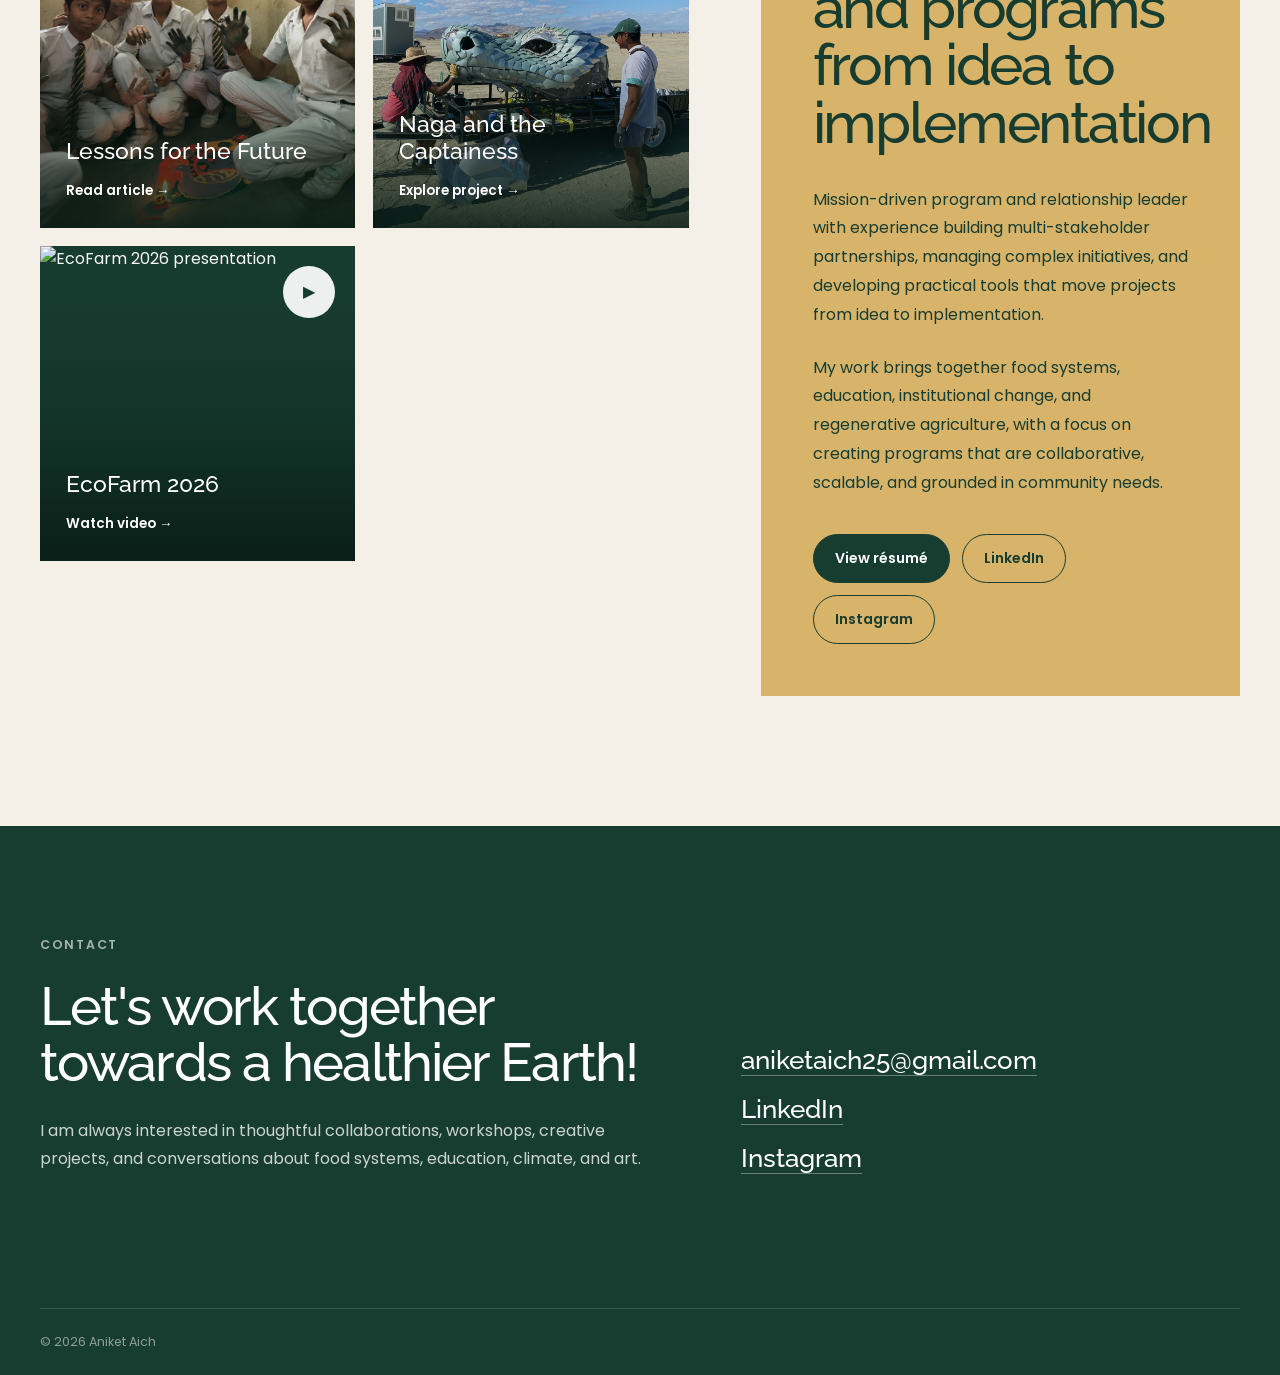
==== commit 421a4261: "Update index.html" ====
--- a/index.html
+++ b/index.html
@@ -322,22 +322,7 @@
 
     <div class="side-quests-grid">
 
-      <a
-        class="side-quest-card"
-        href="https://drive.google.com/file/d/1TUpDoASUgV-_LygPaENapIjjDGOtY8Ni/view?usp=sharing"
-        target="_blank"
-        rel="noopener noreferrer"
-      >
-        <img
-          src="impact-report.jpg"
-          alt="Conscious Kitchen Impact Report 2025"
-        >
-
-        <div class="side-quest-overlay">
-          <h3>Conscious Kitchen Impact Report 2025</h3>
-          <span>View report →</span>
-        </div>
-      </a>
+     
 
 
       <a
--- a/style.css
+++ b/style.css
@@ -1401,3 +1401,302 @@
   border-top: 1px solid rgba(255, 255, 255, 0.14);
   font-size: 0.78rem;
 }
+/* CERAMICS PAGE */
+
+.ceramics-page-header {
+  background: #f4f0e7;
+}
+
+.ceramics-navigation {
+  display: flex;
+  align-items: center;
+  justify-content: space-between;
+
+  width: min(1400px, calc(100% - 80px));
+  margin: 0 auto;
+  padding: 28px 0;
+}
+
+.dark-logo,
+.ceramics-nav-links a {
+  color: #173d30;
+}
+
+.ceramics-hero {
+  width: min(1400px, calc(100% - 80px));
+  margin: 0 auto;
+  padding: 120px 0 140px;
+}
+
+.ceramics-hero h1 {
+  max-width: 1000px;
+  margin: 0 0 40px;
+
+  font-family: "Raleway", sans-serif;
+  font-size: clamp(3.5rem, 7vw, 7.5rem);
+  font-weight: 500;
+  line-height: 0.98;
+  letter-spacing: -0.05em;
+}
+
+.ceramics-hero > p:last-child {
+  max-width: 760px;
+  margin: 0;
+
+  color: #46564f;
+  font-size: 1.12rem;
+  line-height: 1.8;
+}
+
+
+/* FEATURE */
+
+.ceramics-feature {
+  display: grid;
+  grid-template-columns: minmax(0, 1.2fr) minmax(0, 0.8fr);
+  gap: 80px;
+  align-items: center;
+
+  width: min(1400px, calc(100% - 80px));
+  margin: 0 auto;
+  padding: 0 0 140px;
+}
+
+.ceramics-feature-image {
+  min-height: 720px;
+  overflow: hidden;
+  background: #d9d4c8;
+}
+
+.ceramics-feature-image img {
+  display: block;
+  width: 100%;
+  height: 720px;
+  object-fit: cover;
+}
+
+.ceramics-feature-copy h2 {
+  margin: 0 0 30px;
+
+  font-family: "Raleway", sans-serif;
+  font-size: clamp(2.8rem, 4.6vw, 5rem);
+  font-weight: 500;
+  line-height: 1;
+  letter-spacing: -0.04em;
+}
+
+.ceramics-feature-copy p {
+  margin: 0 0 24px;
+  color: #46564f;
+  font-size: 1rem;
+  line-height: 1.8;
+}
+
+
+/* GALLERY */
+
+.ceramics-gallery-section {
+  width: min(1400px, calc(100% - 80px));
+  margin: 0 auto;
+  padding: 140px 0;
+  border-top: 1px solid rgba(23, 61, 48, 0.18);
+}
+
+.ceramics-gallery-heading {
+  display: grid;
+  grid-template-columns: 0.7fr 1.3fr;
+  gap: 80px;
+  align-items: end;
+  margin-bottom: 70px;
+}
+
+.ceramics-gallery-heading h2 {
+  margin: 0;
+
+  font-family: "Raleway", sans-serif;
+  font-size: clamp(2.8rem, 4.8vw, 5.2rem);
+  font-weight: 500;
+  line-height: 1;
+  letter-spacing: -0.04em;
+}
+
+.ceramics-gallery {
+  display: grid;
+  grid-template-columns: repeat(2, minmax(0, 1fr));
+  gap: 22px;
+}
+
+.ceramics-gallery-item {
+  margin: 0;
+  aspect-ratio: 1 / 1;
+  overflow: hidden;
+  background: #d9d4c8;
+}
+
+.ceramics-gallery-item.large {
+  grid-column: span 2;
+  aspect-ratio: 16 / 9;
+}
+
+.ceramics-gallery-item.tall {
+  aspect-ratio: 4 / 5;
+}
+
+.ceramics-gallery-item img {
+  display: block;
+  width: 100%;
+  height: 100%;
+  object-fit: cover;
+}
+
+
+/* REFLECTION */
+
+.ceramics-reflection {
+  display: grid;
+  grid-template-columns: 0.9fr 1.1fr;
+  gap: 90px;
+
+  width: min(1400px, calc(100% - 80px));
+  margin: 0 auto;
+  padding: 140px 0;
+
+  border-top: 1px solid rgba(23, 61, 48, 0.18);
+}
+
+.ceramics-reflection h2 {
+  margin: 0;
+
+  font-family: "Raleway", sans-serif;
+  font-size: clamp(2.8rem, 4.8vw, 5rem);
+  font-weight: 500;
+  line-height: 1;
+  letter-spacing: -0.04em;
+}
+
+.ceramics-reflection p {
+  max-width: 650px;
+  margin: 0 0 24px;
+
+  color: #46564f;
+  font-size: 1rem;
+  line-height: 1.8;
+}
+
+
+/* RETURN LINK */
+
+.ceramics-contact {
+  padding: 100px max(40px, calc((100% - 1400px) / 2));
+  background: #173d30;
+  color: white;
+}
+
+.ceramics-contact .section-label {
+  color: rgba(255, 255, 255, 0.62);
+}
+
+.ceramics-contact a {
+  color: white;
+  font-family: "Raleway", sans-serif;
+  font-size: clamp(2rem, 4vw, 4rem);
+  font-weight: 500;
+  text-decoration: none;
+}
+
+.ceramics-footer {
+  border-top: 1px solid rgba(255, 255, 255, 0.14);
+}
+
+
+/* CERAMICS TABLET */
+
+@media (max-width: 1000px) {
+  .ceramics-navigation,
+  .ceramics-hero,
+  .ceramics-feature,
+  .ceramics-gallery-section,
+  .ceramics-reflection {
+    width: calc(100% - 48px);
+  }
+
+  .ceramics-feature {
+    grid-template-columns: 1fr;
+    gap: 52px;
+  }
+
+  .ceramics-feature-image,
+  .ceramics-feature-image img {
+    min-height: 580px;
+    height: 580px;
+  }
+
+  .ceramics-gallery-heading,
+  .ceramics-reflection {
+    grid-template-columns: 1fr;
+    gap: 44px;
+  }
+}
+
+
+/* CERAMICS MOBILE */
+
+@media (max-width: 760px) {
+  .ceramics-navigation {
+    width: calc(100% - 32px);
+    padding: 20px 0;
+  }
+
+  .ceramics-nav-links {
+    gap: 14px;
+  }
+
+  .ceramics-nav-links a {
+    font-size: 0.74rem;
+  }
+
+  .ceramics-hero,
+  .ceramics-feature,
+  .ceramics-gallery-section,
+  .ceramics-reflection {
+    width: calc(100% - 32px);
+  }
+
+  .ceramics-hero {
+    padding: 80px 0 90px;
+  }
+
+  .ceramics-hero h1 {
+    font-size: clamp(3rem, 14vw, 5rem);
+  }
+
+  .ceramics-feature {
+    padding-bottom: 90px;
+  }
+
+  .ceramics-feature-image,
+  .ceramics-feature-image img {
+    min-height: 440px;
+    height: 440px;
+  }
+
+  .ceramics-gallery-section {
+    padding: 90px 0;
+  }
+
+  .ceramics-gallery {
+    gap: 10px;
+  }
+
+  .ceramics-gallery-item.large {
+    grid-column: span 2;
+  }
+
+  .ceramics-reflection {
+    padding: 90px 0;
+  }
+
+  .ceramics-contact {
+    padding: 72px 16px;
+  }
+}
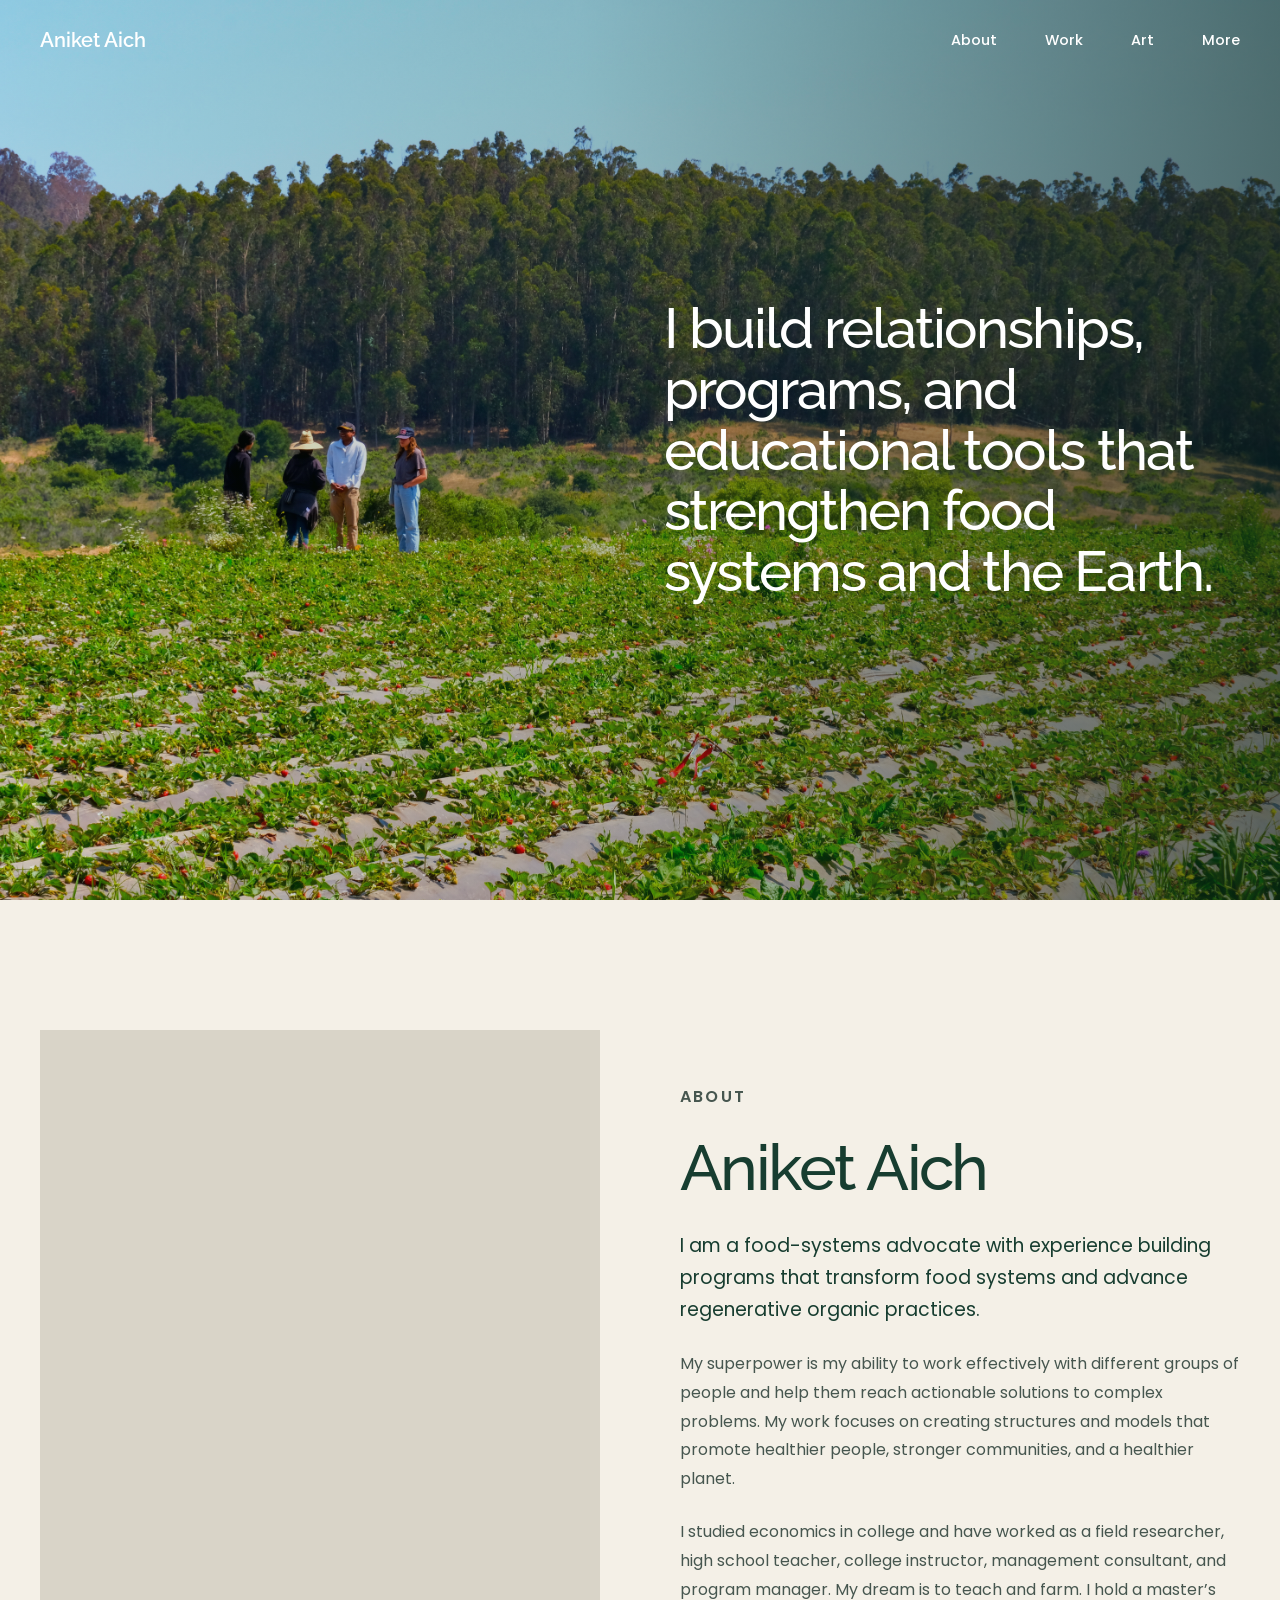
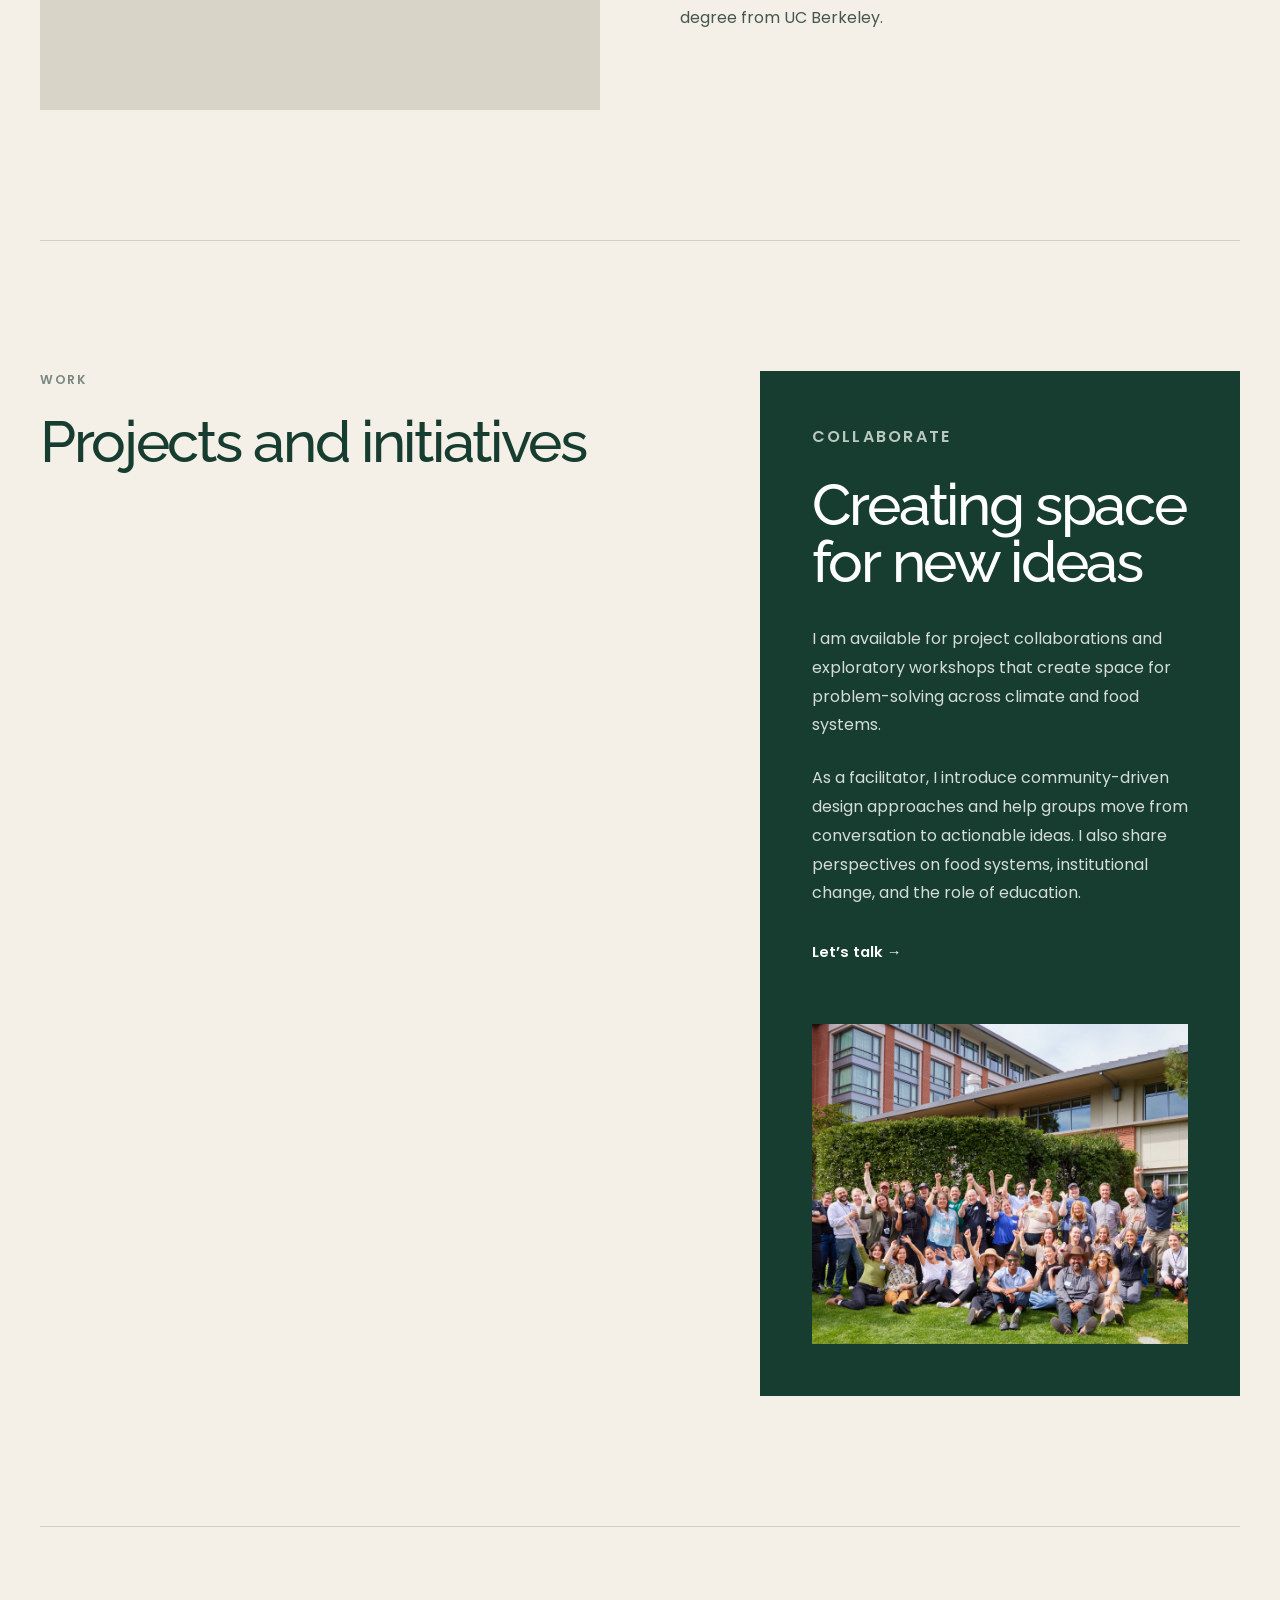
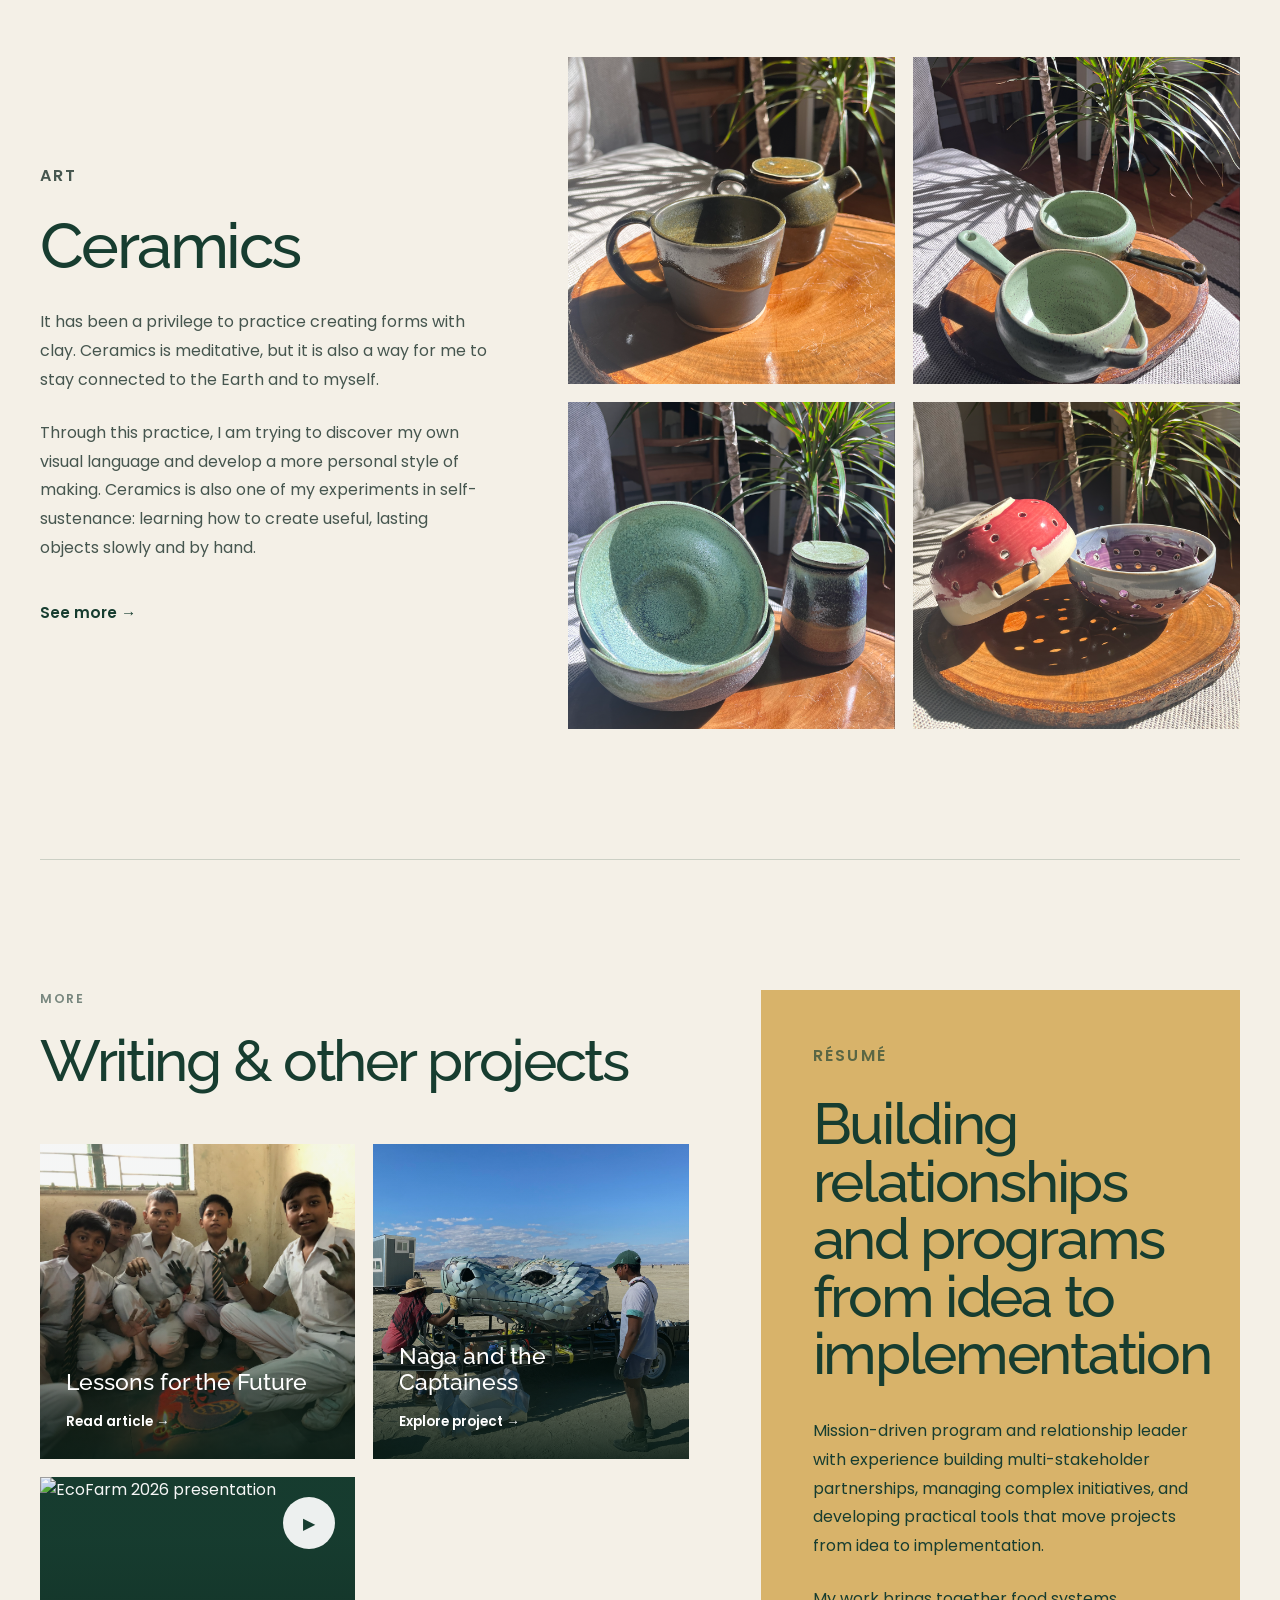
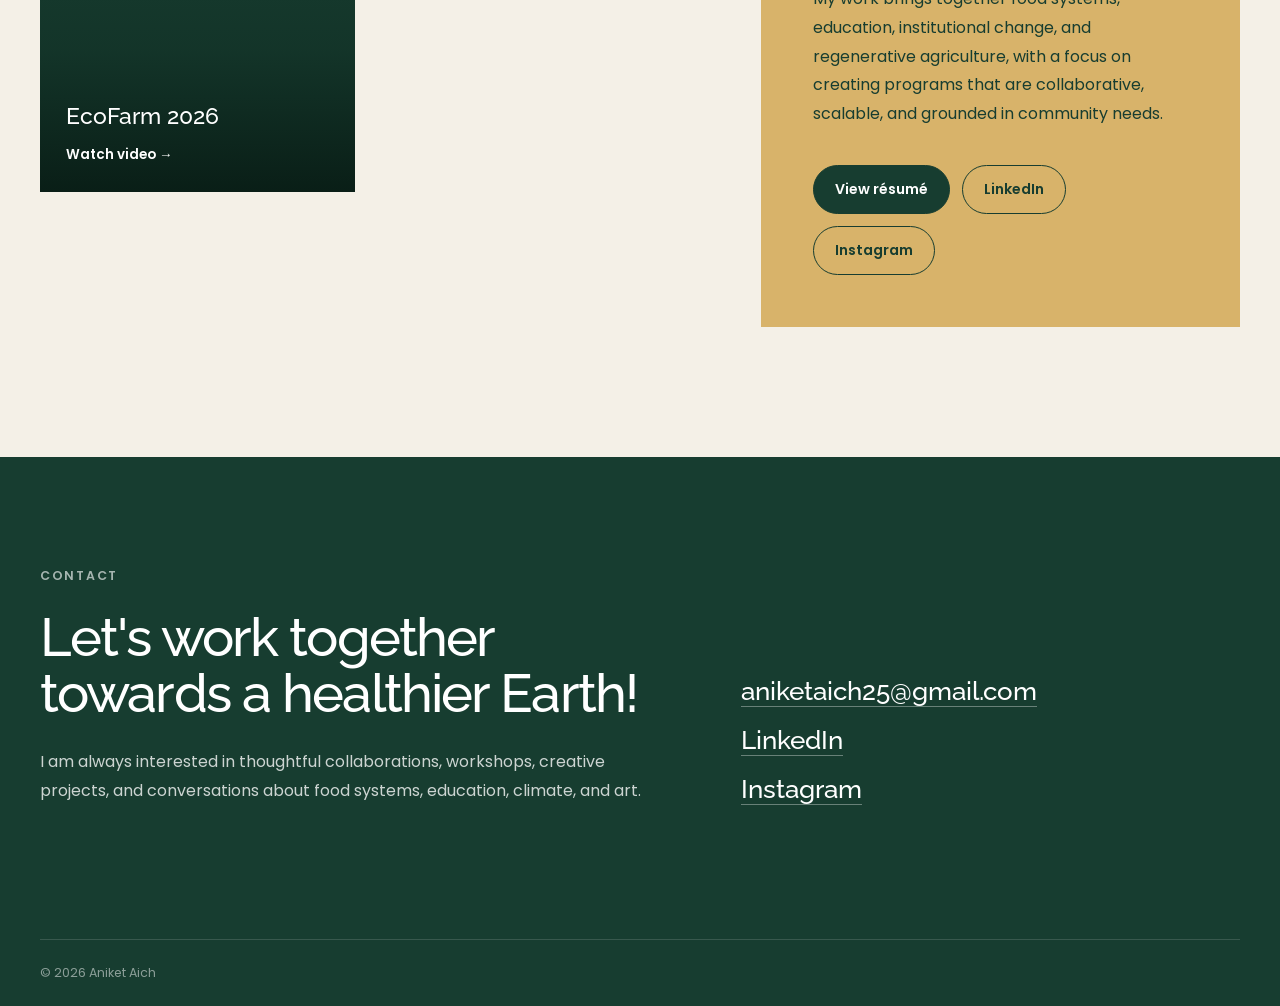
==== commit 6834b931: "Update index.html" ====
--- a/index.html
+++ b/index.html
@@ -113,6 +113,8 @@
       <p class="section-label">Work</p>
 
       <h2>Projects and initiatives</h2>
+
+      <section style="display: none;">
 
       <article class="project-item">
 
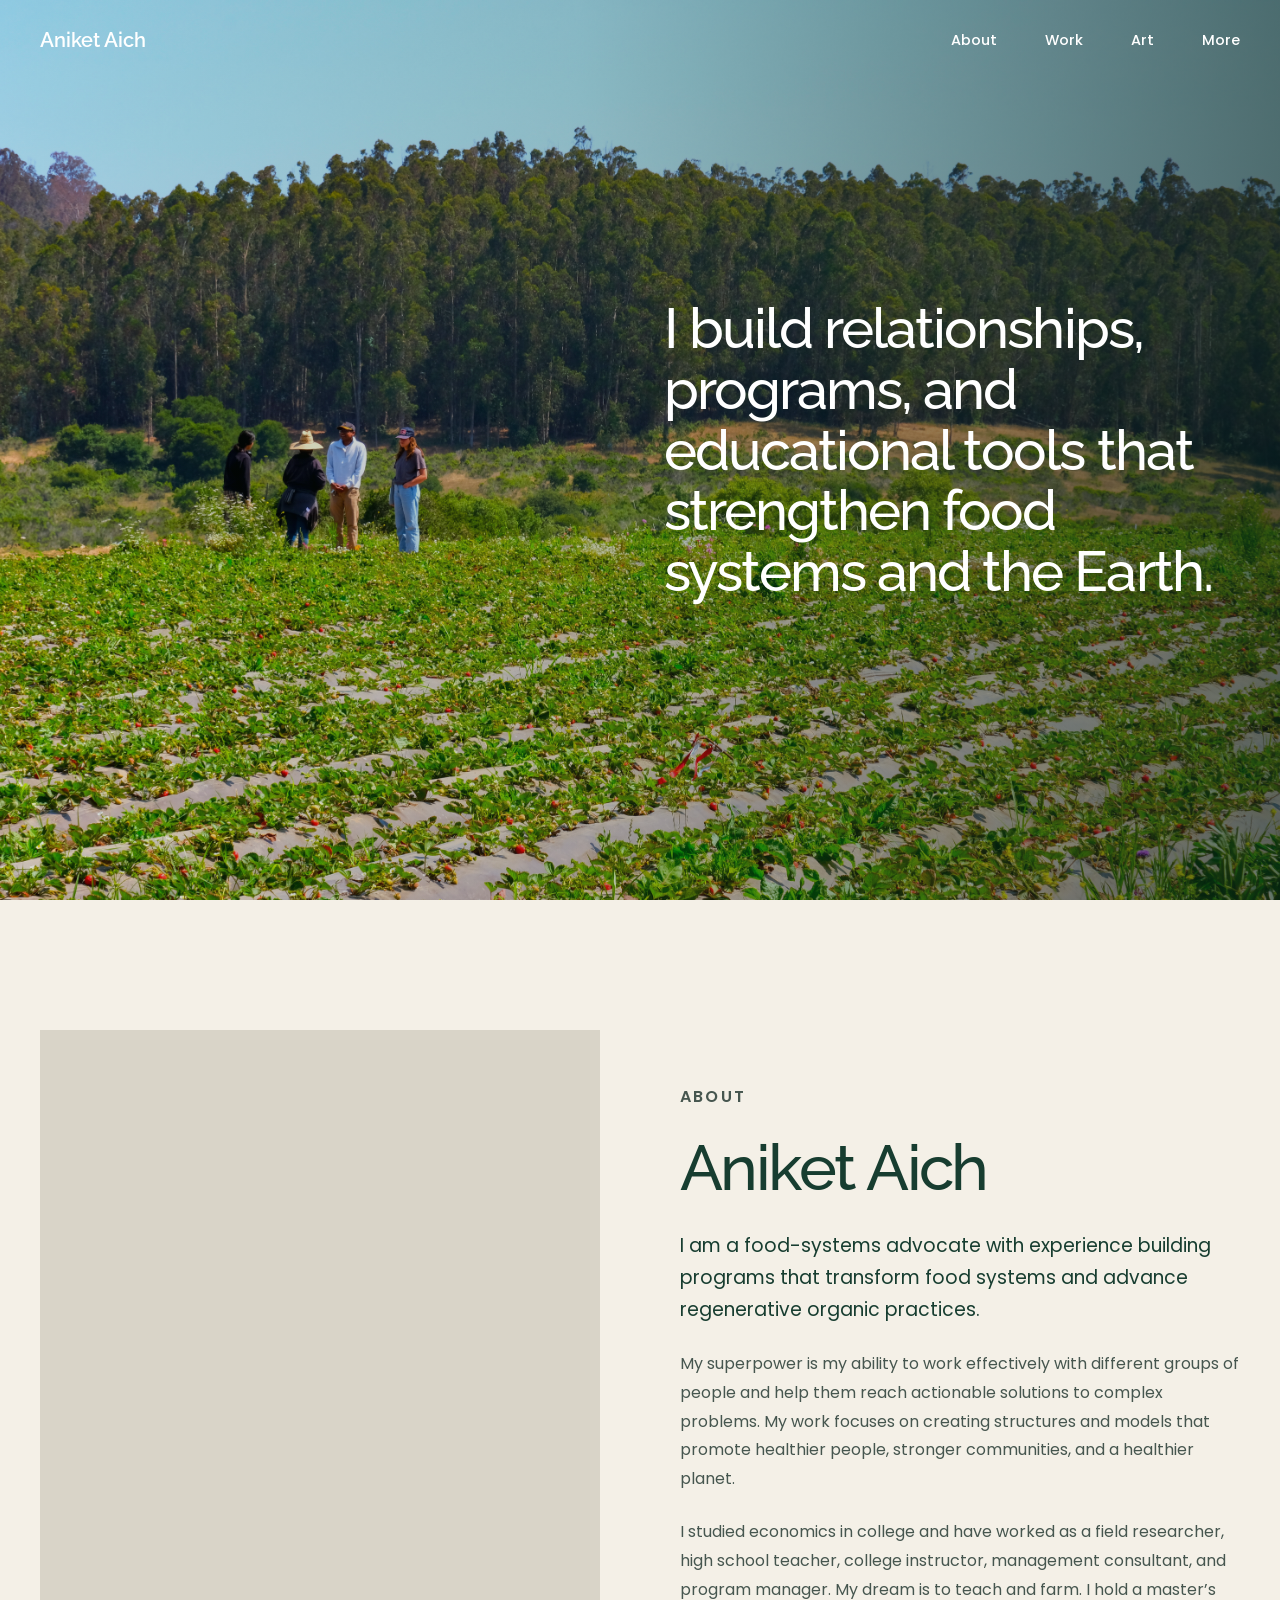
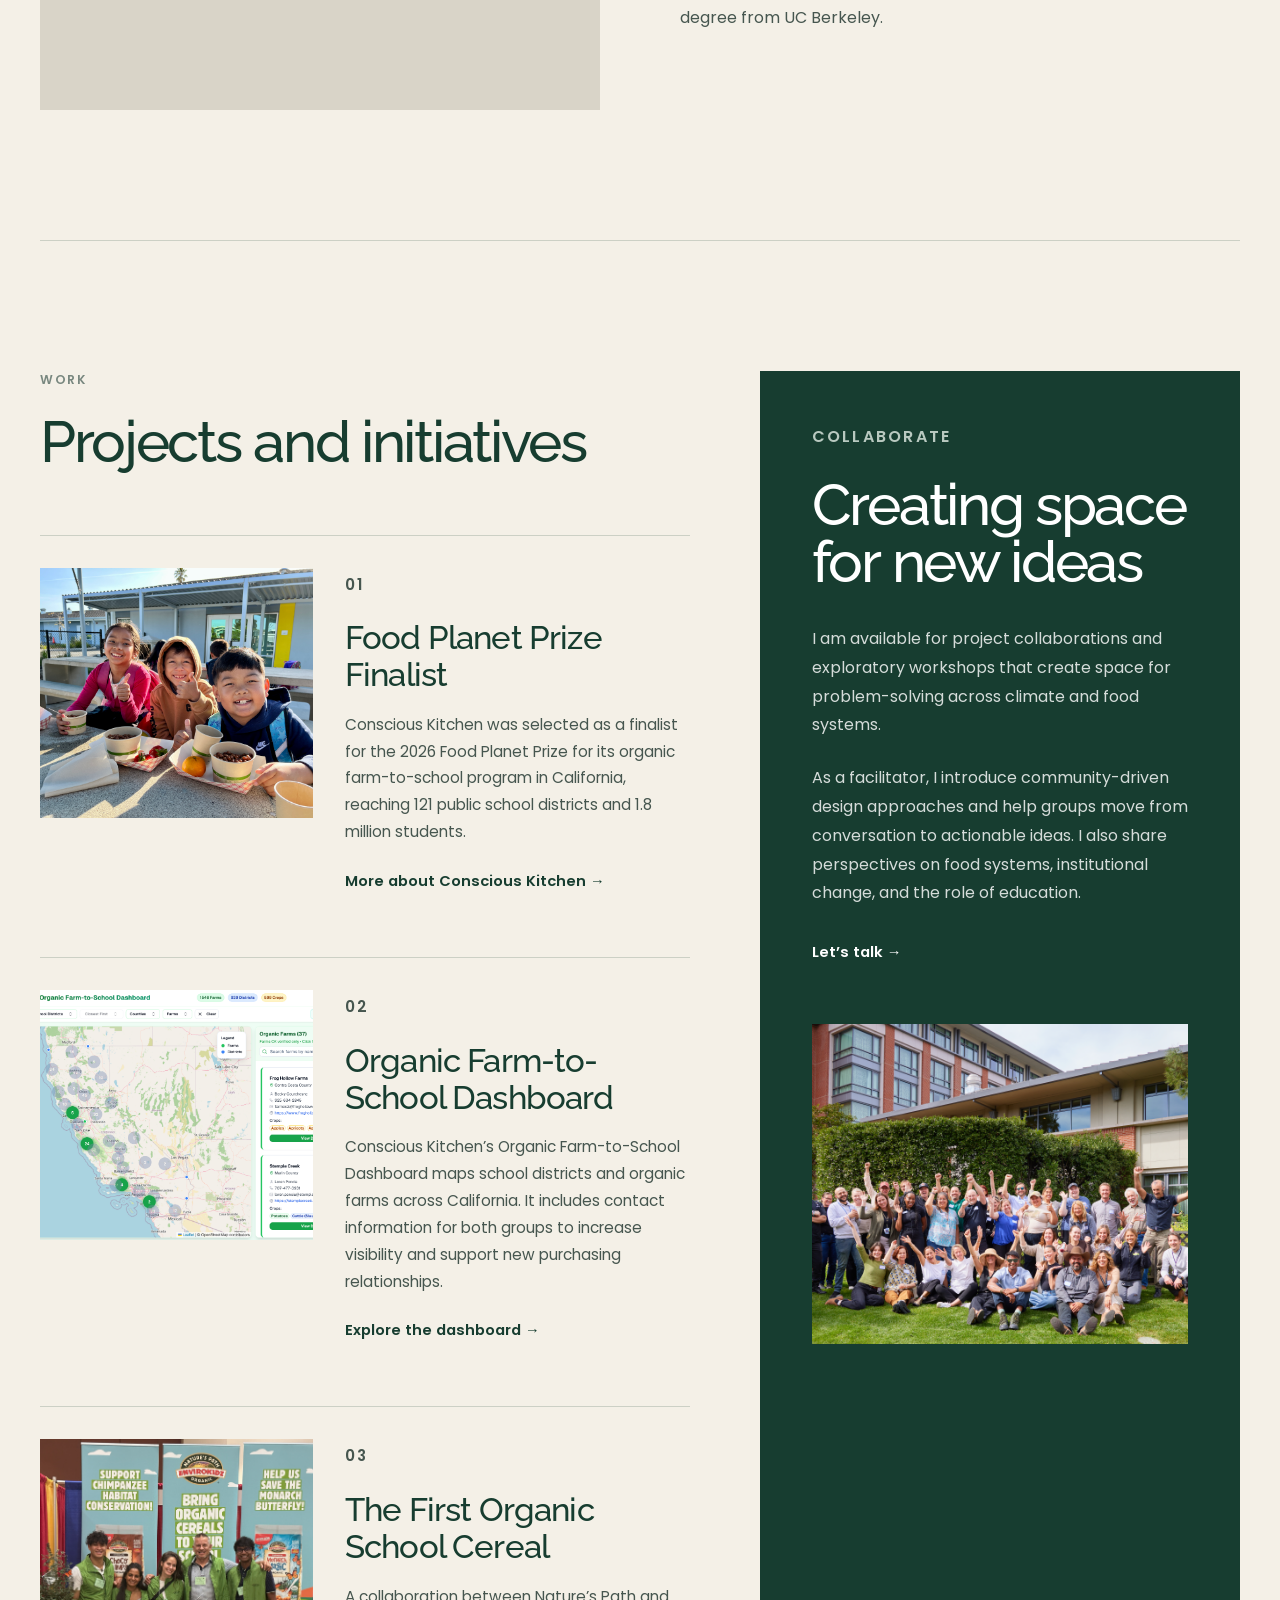
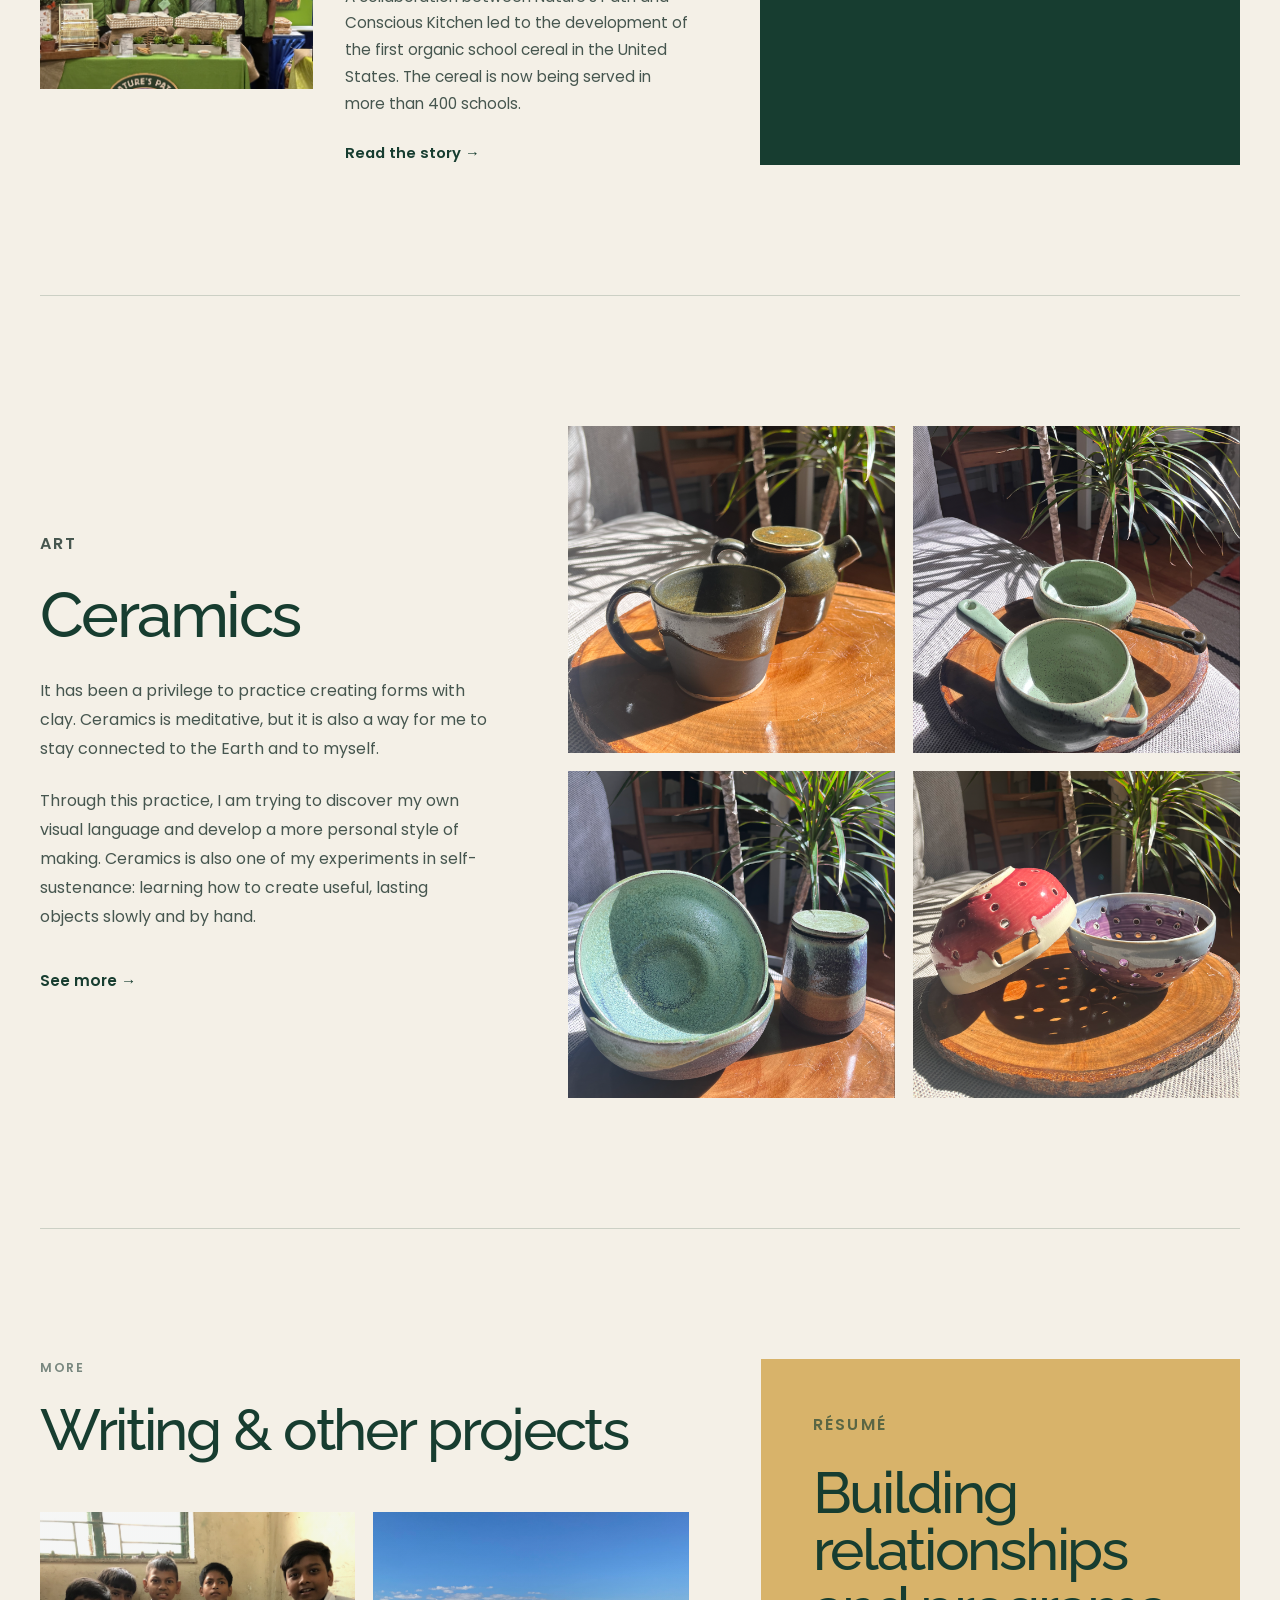
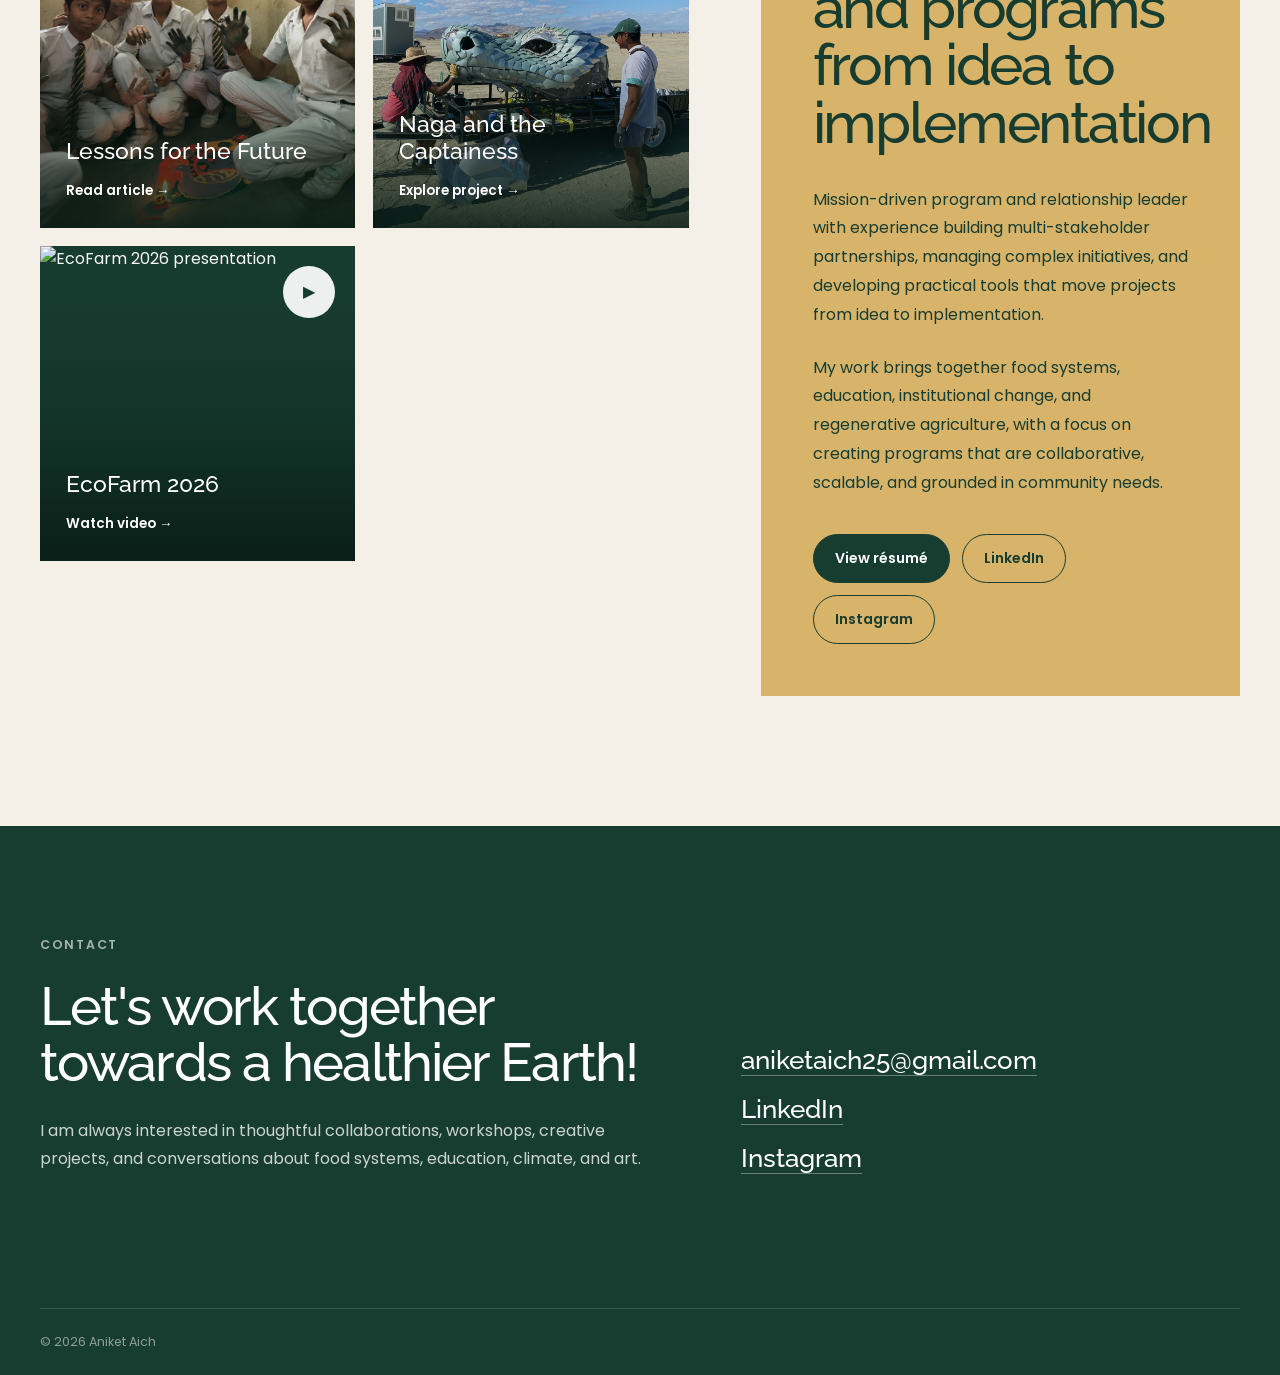
==== commit ad930ddc: "Update index.html" ====
--- a/index.html
+++ b/index.html
@@ -113,8 +113,6 @@
       <p class="section-label">Work</p>
 
       <h2>Projects and initiatives</h2>
-
-      <section style="display: none;">
 
       <article class="project-item">
 
